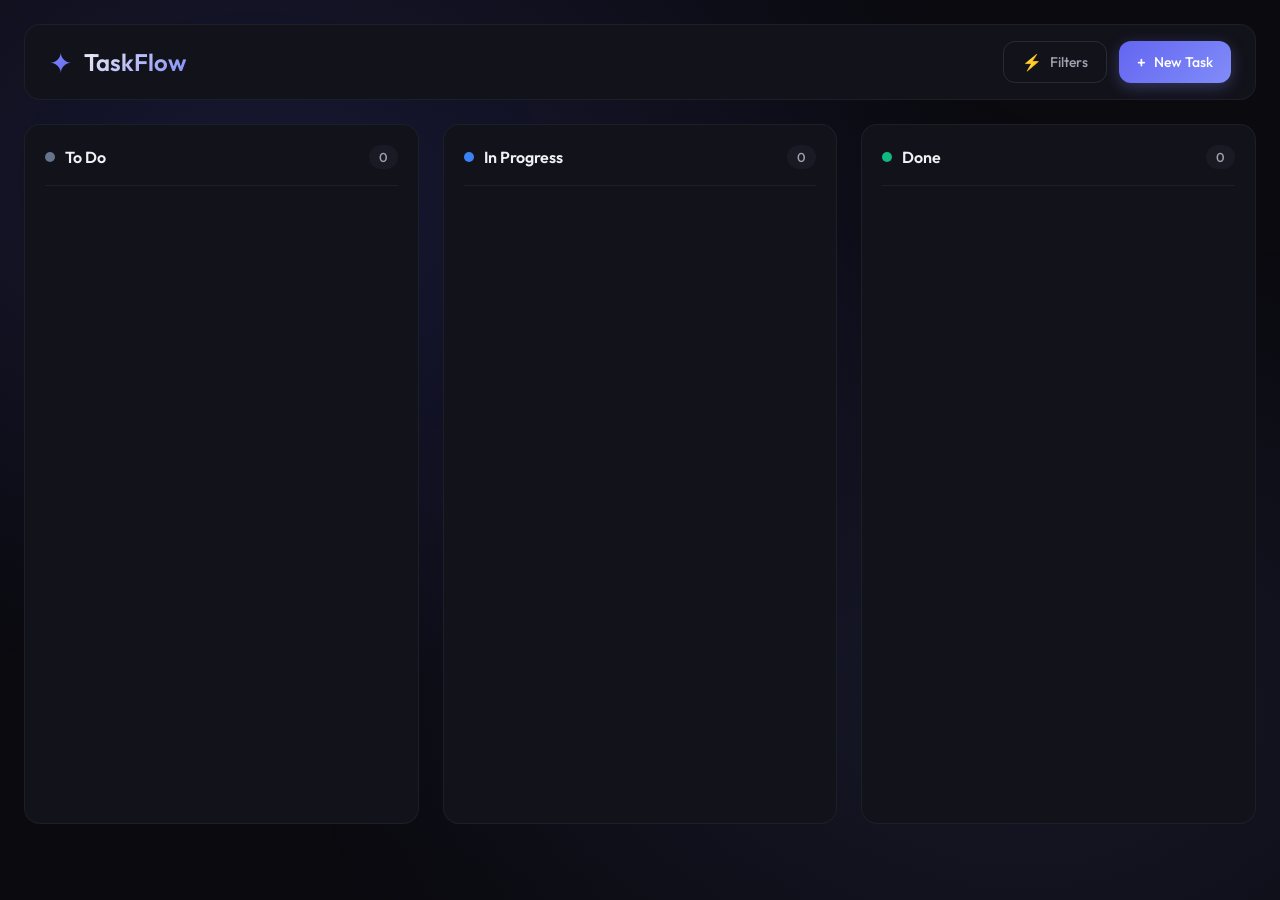
==== static/index.html @ 2148b215 "🚀 Initial commit: TaskFlow - Beautiful Task Tracker Features: - Kanban board with drag & drop - Task" ====
<!DOCTYPE html>
<html lang="en">
<head>
    <meta charset="UTF-8">
    <meta name="viewport" content="width=device-width, initial-scale=1.0">
    <title>TaskFlow - Beautiful Task Tracker</title>
    <link rel="preconnect" href="https://fonts.googleapis.com">
    <link rel="preconnect" href="https://fonts.gstatic.com" crossorigin>
    <link href="https://fonts.googleapis.com/css2?family=Outfit:wght@300;400;500;600;700&display=swap" rel="stylesheet">
    <link rel="stylesheet" href="/static/styles.css">
</head>
<body>
    <div class="app">
        <!-- Header -->
        <header class="header">
            <div class="logo">
                <div class="logo-icon">✦</div>
                <h1>TaskFlow</h1>
            </div>
            <div class="header-actions">
                <button class="btn btn-ghost" id="filterBtn">
                    <span class="icon">⚡</span>
                    Filters
                </button>
                <button class="btn btn-primary" id="addTaskBtn">
                    <span class="icon">+</span>
                    New Task
                </button>
            </div>
        </header>

        <!-- Filters Panel -->
        <div class="filters-panel" id="filtersPanel">
            <div class="filter-group">
                <label>Project</label>
                <select id="projectFilter">
                    <option value="">All Projects</option>
                </select>
            </div>
            <div class="filter-group">
                <label>Priority</label>
                <select id="priorityFilter">
                    <option value="">All Priorities</option>
                    <option value="high">🔴 High</option>
                    <option value="medium">🟡 Medium</option>
                    <option value="low">🟢 Low</option>
                </select>
            </div>
            <button class="btn btn-ghost" id="manageProjectsBtn">
                <span class="icon">📁</span>
                Manage Projects
            </button>
        </div>

        <!-- Kanban Board -->
        <main class="board">
            <div class="column" data-status="todo">
                <div class="column-header">
                    <div class="column-title">
                        <span class="status-dot todo"></span>
                        To Do
                    </div>
                    <span class="task-count" id="todoCount">0</span>
                </div>
                <div class="tasks-container" id="todoTasks"></div>
            </div>

            <div class="column" data-status="in_progress">
                <div class="column-header">
                    <div class="column-title">
                        <span class="status-dot in-progress"></span>
                        In Progress
                    </div>
                    <span class="task-count" id="inProgressCount">0</span>
                </div>
                <div class="tasks-container" id="inProgressTasks"></div>
            </div>

            <div class="column" data-status="done">
                <div class="column-header">
                    <div class="column-title">
                        <span class="status-dot done"></span>
                        Done
                    </div>
                    <span class="task-count" id="doneCount">0</span>
                </div>
                <div class="tasks-container" id="doneTasks"></div>
            </div>
        </main>

        <!-- Add Task Modal -->
        <div class="modal-overlay" id="taskModal">
            <div class="modal">
                <div class="modal-header">
                    <h2 id="modalTitle">New Task</h2>
                    <button class="close-btn" id="closeTaskModal">×</button>
                </div>
                <form id="taskForm">
                    <input type="hidden" id="taskId">
                    <div class="form-group">
                        <label for="taskTitle">Title</label>
                        <input type="text" id="taskTitle" placeholder="What needs to be done?" required>
                    </div>
                    <div class="form-group">
                        <label for="taskDescription">Description</label>
                        <textarea id="taskDescription" placeholder="Add more details..." rows="3"></textarea>
                    </div>
                    <div class="form-row">
                        <div class="form-group">
                            <label for="taskPriority">Priority</label>
                            <select id="taskPriority">
                                <option value="low">🟢 Low</option>
                                <option value="medium" selected>🟡 Medium</option>
                                <option value="high">🔴 High</option>
                            </select>
                        </div>
                        <div class="form-group">
                            <label for="taskProject">Project</label>
                            <select id="taskProject">
                                <option value="">No Project</option>
                            </select>
                        </div>
                    </div>
                    <div class="form-group" id="statusGroup" style="display: none;">
                        <label for="taskStatus">Status</label>
                        <select id="taskStatus">
                            <option value="todo">To Do</option>
                            <option value="in_progress">In Progress</option>
                            <option value="done">Done</option>
                        </select>
                    </div>
                    <div class="modal-actions">
                        <button type="button" class="btn btn-ghost" id="cancelTask">Cancel</button>
                        <button type="submit" class="btn btn-primary">Save Task</button>
                    </div>
                </form>
            </div>
        </div>

        <!-- Projects Modal -->
        <div class="modal-overlay" id="projectsModal">
            <div class="modal">
                <div class="modal-header">
                    <h2>Manage Projects</h2>
                    <button class="close-btn" id="closeProjectsModal">×</button>
                </div>
                <div class="projects-list" id="projectsList"></div>
                <form id="projectForm" class="new-project-form">
                    <input type="text" id="projectName" placeholder="New project name..." required>
                    <input type="color" id="projectColor" value="#6366f1">
                    <button type="submit" class="btn btn-primary">Add</button>
                </form>
            </div>
        </div>
    </div>

    <script src="/static/app.js"></script>
</body>
</html>
---- static/styles.css ----
/* ==================== CSS Variables ==================== */
:root {
    --bg-primary: #0a0a0f;
    --bg-secondary: #12121a;
    --bg-tertiary: #1a1a25;
    --bg-card: #16161f;
    --bg-hover: #1e1e2a;
    
    --text-primary: #f0f0f5;
    --text-secondary: #a0a0b0;
    --text-muted: #606070;
    
    --accent-primary: #818cf8;
    --accent-secondary: #6366f1;
    --accent-glow: rgba(129, 140, 248, 0.3);
    
    --priority-high: #f43f5e;
    --priority-medium: #eab308;
    --priority-low: #22c55e;
    
    --status-todo: #64748b;
    --status-progress: #3b82f6;
    --status-done: #10b981;
    
    --border-subtle: rgba(255, 255, 255, 0.05);
    --border-light: rgba(255, 255, 255, 0.1);
    
    --shadow-sm: 0 2px 8px rgba(0, 0, 0, 0.3);
    --shadow-md: 0 4px 20px rgba(0, 0, 0, 0.4);
    --shadow-lg: 0 8px 40px rgba(0, 0, 0, 0.5);
    
    --radius-sm: 8px;
    --radius-md: 12px;
    --radius-lg: 16px;
    
    --transition-fast: 150ms ease;
    --transition-normal: 250ms ease;
    --transition-slow: 400ms cubic-bezier(0.4, 0, 0.2, 1);
}

/* ==================== Base Styles ==================== */
* {
    margin: 0;
    padding: 0;
    box-sizing: border-box;
}

body {
    font-family: 'Outfit', -apple-system, BlinkMacSystemFont, sans-serif;
    background: var(--bg-primary);
    color: var(--text-primary);
    min-height: 100vh;
    overflow-x: hidden;
}

/* Background gradient effect */
body::before {
    content: '';
    position: fixed;
    top: 0;
    left: 0;
    width: 100%;
    height: 100%;
    background: 
        radial-gradient(ellipse at 20% 20%, rgba(99, 102, 241, 0.15) 0%, transparent 50%),
        radial-gradient(ellipse at 80% 80%, rgba(129, 140, 248, 0.1) 0%, transparent 50%),
        radial-gradient(ellipse at 50% 50%, rgba(67, 56, 202, 0.05) 0%, transparent 70%);
    pointer-events: none;
    z-index: -1;
}

.app {
    max-width: 1600px;
    margin: 0 auto;
    padding: 24px;
}

/* ==================== Header ==================== */
.header {
    display: flex;
    justify-content: space-between;
    align-items: center;
    margin-bottom: 24px;
    padding: 16px 24px;
    background: var(--bg-secondary);
    border-radius: var(--radius-lg);
    border: 1px solid var(--border-subtle);
    animation: slideDown 0.5s var(--transition-slow);
}

@keyframes slideDown {
    from {
        opacity: 0;
        transform: translateY(-20px);
    }
    to {
        opacity: 1;
        transform: translateY(0);
    }
}

.logo {
    display: flex;
    align-items: center;
    gap: 12px;
}

.logo-icon {
    font-size: 28px;
    background: linear-gradient(135deg, var(--accent-primary), var(--accent-secondary));
    -webkit-background-clip: text;
    -webkit-text-fill-color: transparent;
    animation: pulse 2s ease-in-out infinite;
}

@keyframes pulse {
    0%, 100% { transform: scale(1); }
    50% { transform: scale(1.1); }
}

.logo h1 {
    font-size: 24px;
    font-weight: 600;
    background: linear-gradient(135deg, var(--text-primary), var(--accent-primary));
    -webkit-background-clip: text;
    -webkit-text-fill-color: transparent;
}

.header-actions {
    display: flex;
    gap: 12px;
}

/* ==================== Buttons ==================== */
.btn {
    display: inline-flex;
    align-items: center;
    gap: 8px;
    padding: 10px 18px;
    border: none;
    border-radius: var(--radius-md);
    font-family: inherit;
    font-size: 14px;
    font-weight: 500;
    cursor: pointer;
    transition: all var(--transition-fast);
}

.btn .icon {
    font-size: 16px;
}

.btn-primary {
    background: linear-gradient(135deg, var(--accent-secondary), var(--accent-primary));
    color: white;
    box-shadow: 0 4px 15px var(--accent-glow);
}

.btn-primary:hover {
    transform: translateY(-2px);
    box-shadow: 0 6px 25px var(--accent-glow);
}

.btn-ghost {
    background: transparent;
    color: var(--text-secondary);
    border: 1px solid var(--border-light);
}

.btn-ghost:hover {
    background: var(--bg-tertiary);
    color: var(--text-primary);
    border-color: var(--accent-primary);
}

.btn-danger {
    background: var(--priority-high);
    color: white;
}

.btn-danger:hover {
    background: #e11d48;
}

/* ==================== Filters Panel ==================== */
.filters-panel {
    display: none;
    gap: 16px;
    align-items: center;
    padding: 16px 24px;
    margin-bottom: 24px;
    background: var(--bg-secondary);
    border-radius: var(--radius-md);
    border: 1px solid var(--border-subtle);
    animation: fadeIn 0.3s ease;
}

.filters-panel.active {
    display: flex;
}

@keyframes fadeIn {
    from { opacity: 0; }
    to { opacity: 1; }
}

.filter-group {
    display: flex;
    flex-direction: column;
    gap: 4px;
}

.filter-group label {
    font-size: 12px;
    color: var(--text-muted);
    text-transform: uppercase;
    letter-spacing: 0.5px;
}

.filter-group select {
    padding: 8px 12px;
    background: var(--bg-tertiary);
    border: 1px solid var(--border-light);
    border-radius: var(--radius-sm);
    color: var(--text-primary);
    font-family: inherit;
    font-size: 14px;
    cursor: pointer;
}

.filter-group select:focus {
    outline: none;
    border-color: var(--accent-primary);
}

/* ==================== Kanban Board ==================== */
.board {
    display: grid;
    grid-template-columns: repeat(3, 1fr);
    gap: 24px;
    min-height: calc(100vh - 200px);
}

.column {
    background: var(--bg-secondary);
    border-radius: var(--radius-lg);
    border: 1px solid var(--border-subtle);
    padding: 20px;
    display: flex;
    flex-direction: column;
    animation: slideUp 0.5s var(--transition-slow);
    animation-fill-mode: both;
}

.column:nth-child(1) { animation-delay: 0.1s; }
.column:nth-child(2) { animation-delay: 0.2s; }
.column:nth-child(3) { animation-delay: 0.3s; }

@keyframes slideUp {
    from {
        opacity: 0;
        transform: translateY(30px);
    }
    to {
        opacity: 1;
        transform: translateY(0);
    }
}

.column-header {
    display: flex;
    justify-content: space-between;
    align-items: center;
    margin-bottom: 16px;
    padding-bottom: 16px;
    border-bottom: 1px solid var(--border-subtle);
}

.column-title {
    display: flex;
    align-items: center;
    gap: 10px;
    font-size: 16px;
    font-weight: 600;
}

.status-dot {
    width: 10px;
    height: 10px;
    border-radius: 50%;
}

.status-dot.todo { background: var(--status-todo); }
.status-dot.in-progress { background: var(--status-progress); }
.status-dot.done { background: var(--status-done); }

.task-count {
    background: var(--bg-tertiary);
    padding: 4px 10px;
    border-radius: 20px;
    font-size: 13px;
    font-weight: 500;
    color: var(--text-secondary);
}

.tasks-container {
    flex: 1;
    display: flex;
    flex-direction: column;
    gap: 12px;
    overflow-y: auto;
    min-height: 200px;
}

/* Drag and Drop styles */
.tasks-container.drag-over {
    background: rgba(99, 102, 241, 0.1);
    border-radius: var(--radius-md);
}

/* ==================== Task Card ==================== */
.task-card {
    background: var(--bg-card);
    border-radius: var(--radius-md);
    padding: 16px;
    border: 1px solid var(--border-subtle);
    cursor: grab;
    transition: all var(--transition-fast);
    animation: taskAppear 0.3s ease;
}

@keyframes taskAppear {
    from {
        opacity: 0;
        transform: scale(0.95);
    }
    to {
        opacity: 1;
        transform: scale(1);
    }
}

.task-card:hover {
    transform: translateY(-2px);
    border-color: var(--accent-primary);
    box-shadow: var(--shadow-md), 0 0 20px var(--accent-glow);
}

.task-card.dragging {
    opacity: 0.5;
    cursor: grabbing;
}

.task-header {
    display: flex;
    justify-content: space-between;
    align-items: flex-start;
    margin-bottom: 8px;
}

.task-title {
    font-size: 15px;
    font-weight: 500;
    color: var(--text-primary);
    flex: 1;
    word-break: break-word;
}

.task-actions {
    display: flex;
    gap: 4px;
    opacity: 0;
    transition: opacity var(--transition-fast);
}

.task-card:hover .task-actions {
    opacity: 1;
}

.task-action-btn {
    width: 28px;
    height: 28px;
    display: flex;
    align-items: center;
    justify-content: center;
    background: transparent;
    border: none;
    border-radius: var(--radius-sm);
    color: var(--text-muted);
    cursor: pointer;
    transition: all var(--transition-fast);
    font-size: 14px;
}

.task-action-btn:hover {
    background: var(--bg-tertiary);
    color: var(--text-primary);
}

.task-action-btn.delete:hover {
    background: rgba(244, 63, 94, 0.2);
    color: var(--priority-high);
}

.task-description {
    font-size: 13px;
    color: var(--text-secondary);
    margin-bottom: 12px;
    line-height: 1.5;
}

.task-meta {
    display: flex;
    justify-content: space-between;
    align-items: center;
    flex-wrap: wrap;
    gap: 8px;
}

.task-priority {
    display: flex;
    align-items: center;
    gap: 4px;
    font-size: 12px;
    padding: 4px 8px;
    border-radius: 20px;
    font-weight: 500;
}

.task-priority.high {
    background: rgba(244, 63, 94, 0.15);
    color: var(--priority-high);
}

.task-priority.medium {
    background: rgba(234, 179, 8, 0.15);
    color: var(--priority-medium);
}

.task-priority.low {
    background: rgba(34, 197, 94, 0.15);
    color: var(--priority-low);
}

.task-project {
    font-size: 12px;
    padding: 4px 10px;
    border-radius: 20px;
    font-weight: 500;
    border: 1px solid;
}

/* ==================== Modals ==================== */
.modal-overlay {
    position: fixed;
    top: 0;
    left: 0;
    width: 100%;
    height: 100%;
    background: rgba(0, 0, 0, 0.7);
    backdrop-filter: blur(4px);
    display: none;
    justify-content: center;
    align-items: center;
    z-index: 1000;
    animation: fadeIn 0.2s ease;
}

.modal-overlay.active {
    display: flex;
}

.modal {
    background: var(--bg-secondary);
    border-radius: var(--radius-lg);
    border: 1px solid var(--border-light);
    padding: 24px;
    width: 100%;
    max-width: 480px;
    max-height: 90vh;
    overflow-y: auto;
    animation: modalSlide 0.3s var(--transition-slow);
}

@keyframes modalSlide {
    from {
        opacity: 0;
        transform: scale(0.95) translateY(20px);
    }
    to {
        opacity: 1;
        transform: scale(1) translateY(0);
    }
}

.modal-header {
    display: flex;
    justify-content: space-between;
    align-items: center;
    margin-bottom: 24px;
}

.modal-header h2 {
    font-size: 20px;
    font-weight: 600;
}

.close-btn {
    width: 32px;
    height: 32px;
    display: flex;
    align-items: center;
    justify-content: center;
    background: transparent;
    border: none;
    border-radius: var(--radius-sm);
    color: var(--text-muted);
    font-size: 24px;
    cursor: pointer;
    transition: all var(--transition-fast);
}

.close-btn:hover {
    background: var(--bg-tertiary);
    color: var(--text-primary);
}

/* ==================== Forms ==================== */
.form-group {
    margin-bottom: 16px;
}

.form-group label {
    display: block;
    margin-bottom: 6px;
    font-size: 13px;
    font-weight: 500;
    color: var(--text-secondary);
}

.form-group input,
.form-group textarea,
.form-group select {
    width: 100%;
    padding: 12px 14px;
    background: var(--bg-tertiary);
    border: 1px solid var(--border-light);
    border-radius: var(--radius-md);
    color: var(--text-primary);
    font-family: inherit;
    font-size: 15px;
    transition: all var(--transition-fast);
}

.form-group input:focus,
.form-group textarea:focus,
.form-group select:focus {
    outline: none;
    border-color: var(--accent-primary);
    box-shadow: 0 0 0 3px var(--accent-glow);
}

.form-group input::placeholder,
.form-group textarea::placeholder {
    color: var(--text-muted);
}

.form-group textarea {
    resize: vertical;
    min-height: 80px;
}

.form-row {
    display: grid;
    grid-template-columns: 1fr 1fr;
    gap: 16px;
}

.modal-actions {
    display: flex;
    justify-content: flex-end;
    gap: 12px;
    margin-top: 24px;
}

/* ==================== Projects List ==================== */
.projects-list {
    margin-bottom: 20px;
    max-height: 300px;
    overflow-y: auto;
}

.project-item {
    display: flex;
    align-items: center;
    justify-content: space-between;
    padding: 12px;
    background: var(--bg-tertiary);
    border-radius: var(--radius-md);
    margin-bottom: 8px;
}

.project-info {
    display: flex;
    align-items: center;
    gap: 10px;
}

.project-color {
    width: 16px;
    height: 16px;
    border-radius: 50%;
}

.project-name {
    font-weight: 500;
}

.new-project-form {
    display: flex;
    gap: 12px;
}

.new-project-form input[type="text"] {
    flex: 1;
    padding: 10px 14px;
    background: var(--bg-tertiary);
    border: 1px solid var(--border-light);
    border-radius: var(--radius-md);
    color: var(--text-primary);
    font-family: inherit;
}

.new-project-form input[type="color"] {
    width: 44px;
    height: 44px;
    padding: 0;
    border: none;
    border-radius: var(--radius-md);
    cursor: pointer;
    background: transparent;
}

/* ==================== Empty State ==================== */
.empty-state {
    display: flex;
    flex-direction: column;
    align-items: center;
    justify-content: center;
    padding: 40px 20px;
    color: var(--text-muted);
    text-align: center;
}

.empty-state-icon {
    font-size: 48px;
    margin-bottom: 16px;
    opacity: 0.5;
}

.empty-state-text {
    font-size: 14px;
}

/* ==================== Responsive ==================== */
@media (max-width: 1024px) {
    .board {
        grid-template-columns: 1fr;
    }
    
    .column {
        min-height: auto;
    }
    
    .tasks-container {
        min-height: 150px;
    }
}

@media (max-width: 600px) {
    .app {
        padding: 12px;
    }
    
    .header {
        flex-direction: column;
        gap: 16px;
    }
    
    .header-actions {
        width: 100%;
        justify-content: center;
    }
    
    .filters-panel {
        flex-direction: column;
        align-items: stretch;
    }
    
    .form-row {
        grid-template-columns: 1fr;
    }
    
    .modal {
        margin: 12px;
        max-height: calc(100vh - 24px);
    }
}

/* ==================== Scrollbar ==================== */
::-webkit-scrollbar {
    width: 6px;
}

::-webkit-scrollbar-track {
    background: var(--bg-tertiary);
    border-radius: 3px;
}

::-webkit-scrollbar-thumb {
    background: var(--border-light);
    border-radius: 3px;
}

::-webkit-scrollbar-thumb:hover {
    background: var(--text-muted);
}
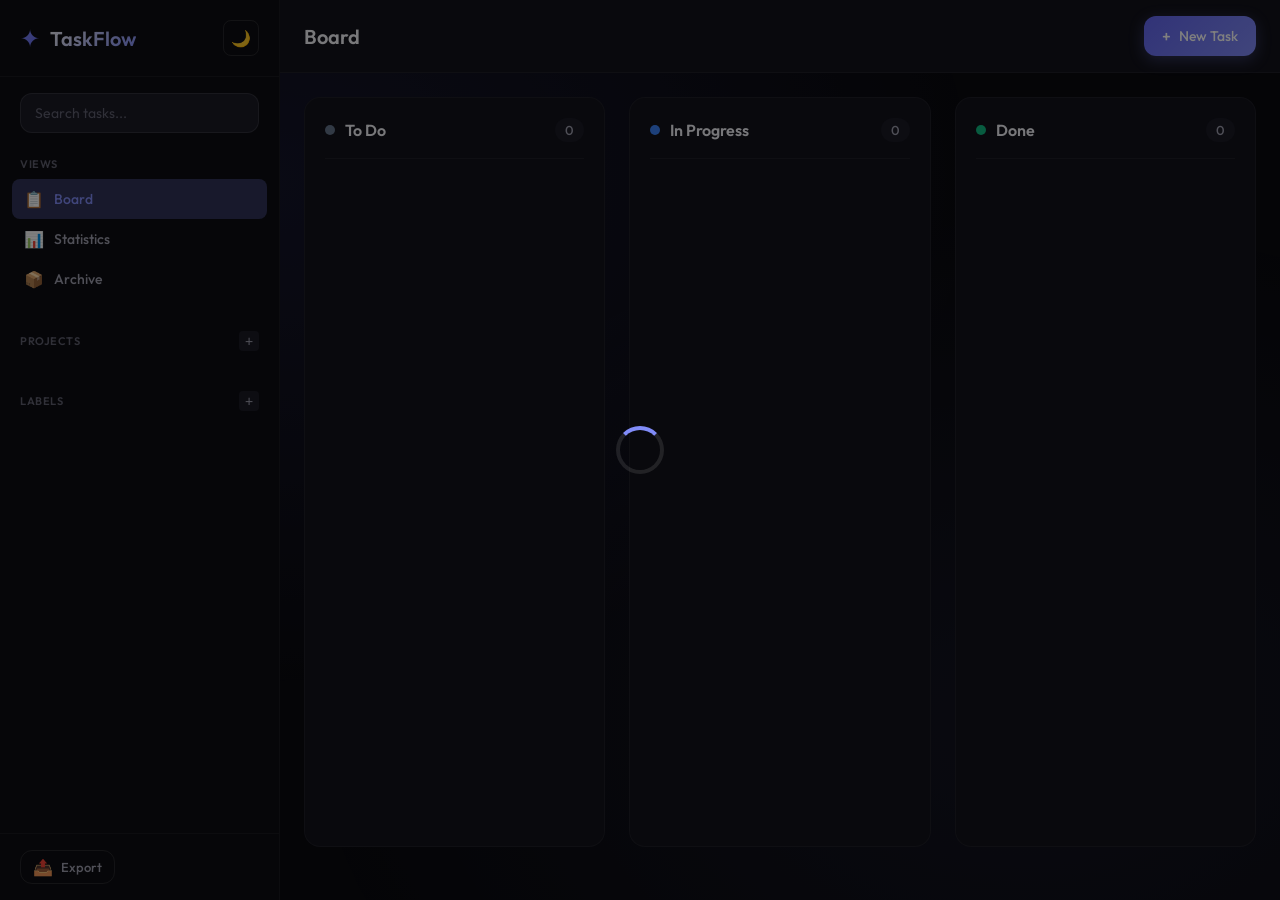
==== commit 3a70bd67: "v2.0: Production-ready TaskFlow with 10 new features and 10 UI improvements" ====
--- a/static/index.html
+++ b/static/index.html
@@ -3,125 +3,182 @@
 <head>
     <meta charset="UTF-8">
     <meta name="viewport" content="width=device-width, initial-scale=1.0">
-    <title>TaskFlow - Beautiful Task Tracker</title>
+    <title>TaskFlow - Professional Task Tracker</title>
+    <meta name="description" content="Beautiful, powerful task management for teams and individuals">
+    <meta name="theme-color" content="#6366f1">
+    <link rel="icon" href="data:image/svg+xml,<svg xmlns='http://www.w3.org/2000/svg' viewBox='0 0 100 100'><text y='.9em' font-size='90'>✦</text></svg>">
     <link rel="preconnect" href="https://fonts.googleapis.com">
     <link rel="preconnect" href="https://fonts.gstatic.com" crossorigin>
     <link href="https://fonts.googleapis.com/css2?family=Outfit:wght@300;400;500;600;700&display=swap" rel="stylesheet">
     <link rel="stylesheet" href="/static/styles.css">
 </head>
-<body>
+<body data-theme="dark">
     <div class="app">
-        <!-- Header -->
-        <header class="header">
-            <div class="logo">
-                <div class="logo-icon">✦</div>
-                <h1>TaskFlow</h1>
-            </div>
-            <div class="header-actions">
-                <button class="btn btn-ghost" id="filterBtn">
-                    <span class="icon">⚡</span>
-                    Filters
+        <!-- Sidebar -->
+        <aside class="sidebar">
+            <div class="sidebar-header">
+                <div class="logo">
+                    <div class="logo-icon">✦</div>
+                    <h1>TaskFlow</h1>
+                </div>
+                <button class="theme-toggle" id="themeToggle" title="Toggle theme">
+                    <span class="theme-icon">🌙</span>
                 </button>
-                <button class="btn btn-primary" id="addTaskBtn">
-                    <span class="icon">+</span>
-                    New Task
+            </div>
+
+            <div class="sidebar-search">
+                <input type="text" id="searchInput" placeholder="Search tasks..." class="search-input">
+            </div>
+
+            <nav class="sidebar-nav">
+                <div class="nav-section">
+                    <div class="nav-section-title">Views</div>
+                    <button class="nav-item active" data-view="board">
+                        <span class="nav-icon">📋</span>
+                        <span>Board</span>
+                    </button>
+                    <button class="nav-item" data-view="statistics">
+                        <span class="nav-icon">📊</span>
+                        <span>Statistics</span>
+                    </button>
+                    <button class="nav-item" data-view="archive">
+                        <span class="nav-icon">📦</span>
+                        <span>Archive</span>
+                    </button>
+                </div>
+
+                <div class="nav-section">
+                    <div class="nav-section-title">
+                        Projects
+                        <button class="nav-add-btn" id="addProjectBtn" title="Add project">+</button>
+                    </div>
+                    <div id="projectsList" class="projects-nav"></div>
+                </div>
+
+                <div class="nav-section">
+                    <div class="nav-section-title">
+                        Labels
+                        <button class="nav-add-btn" id="addLabelBtn" title="Add label">+</button>
+                    </div>
+                    <div id="labelsList" class="labels-nav"></div>
+                </div>
+            </nav>
+
+            <div class="sidebar-footer">
+                <button class="btn btn-ghost btn-sm" id="exportBtn">
+                    <span class="icon">📤</span>
+                    Export
                 </button>
             </div>
-        </header>
-
-        <!-- Filters Panel -->
-        <div class="filters-panel" id="filtersPanel">
-            <div class="filter-group">
-                <label>Project</label>
-                <select id="projectFilter">
-                    <option value="">All Projects</option>
-                </select>
-            </div>
-            <div class="filter-group">
-                <label>Priority</label>
-                <select id="priorityFilter">
-                    <option value="">All Priorities</option>
-                    <option value="high">🔴 High</option>
-                    <option value="medium">🟡 Medium</option>
-                    <option value="low">🟢 Low</option>
-                </select>
-            </div>
-            <button class="btn btn-ghost" id="manageProjectsBtn">
-                <span class="icon">📁</span>
-                Manage Projects
-            </button>
-        </div>
-
-        <!-- Kanban Board -->
-        <main class="board">
-            <div class="column" data-status="todo">
-                <div class="column-header">
-                    <div class="column-title">
-                        <span class="status-dot todo"></span>
-                        To Do
-                    </div>
-                    <span class="task-count" id="todoCount">0</span>
-                </div>
-                <div class="tasks-container" id="todoTasks"></div>
-            </div>
-
-            <div class="column" data-status="in_progress">
-                <div class="column-header">
-                    <div class="column-title">
-                        <span class="status-dot in-progress"></span>
-                        In Progress
-                    </div>
-                    <span class="task-count" id="inProgressCount">0</span>
-                </div>
-                <div class="tasks-container" id="inProgressTasks"></div>
-            </div>
-
-            <div class="column" data-status="done">
-                <div class="column-header">
-                    <div class="column-title">
-                        <span class="status-dot done"></span>
-                        Done
-                    </div>
-                    <span class="task-count" id="doneCount">0</span>
-                </div>
-                <div class="tasks-container" id="doneTasks"></div>
+        </aside>
+
+        <!-- Main Content -->
+        <main class="main-content">
+            <!-- Header -->
+            <header class="header">
+                <div class="header-left">
+                    <button class="mobile-menu-btn" id="mobileMenuBtn">☰</button>
+                    <h2 class="page-title" id="pageTitle">Board</h2>
+                </div>
+                <div class="header-actions">
+                    <div class="filter-chips" id="filterChips"></div>
+                    <button class="btn btn-primary" id="addTaskBtn">
+                        <span class="icon">+</span>
+                        New Task
+                    </button>
+                </div>
+            </header>
+
+            <!-- Board View -->
+            <div class="view view-board active" id="boardView">
+                <div class="board">
+                    <div class="column" data-status="todo">
+                        <div class="column-header">
+                            <div class="column-title">
+                                <span class="status-dot todo"></span>
+                                To Do
+                            </div>
+                            <span class="task-count" id="todoCount">0</span>
+                        </div>
+                        <div class="tasks-container" id="todoTasks"></div>
+                    </div>
+
+                    <div class="column" data-status="in_progress">
+                        <div class="column-header">
+                            <div class="column-title">
+                                <span class="status-dot in-progress"></span>
+                                In Progress
+                            </div>
+                            <span class="task-count" id="inProgressCount">0</span>
+                        </div>
+                        <div class="tasks-container" id="inProgressTasks"></div>
+                    </div>
+
+                    <div class="column" data-status="done">
+                        <div class="column-header">
+                            <div class="column-title">
+                                <span class="status-dot done"></span>
+                                Done
+                            </div>
+                            <span class="task-count" id="doneCount">0</span>
+                        </div>
+                        <div class="tasks-container" id="doneTasks"></div>
+                    </div>
+                </div>
+            </div>
+
+            <!-- Statistics View -->
+            <div class="view view-statistics" id="statisticsView">
+                <div class="stats-grid" id="statsGrid"></div>
+            </div>
+
+            <!-- Archive View -->
+            <div class="view view-archive" id="archiveView">
+                <div class="archive-list" id="archiveList"></div>
             </div>
         </main>
-
-        <!-- Add Task Modal -->
-        <div class="modal-overlay" id="taskModal">
-            <div class="modal">
-                <div class="modal-header">
-                    <h2 id="modalTitle">New Task</h2>
-                    <button class="close-btn" id="closeTaskModal">×</button>
-                </div>
-                <form id="taskForm">
-                    <input type="hidden" id="taskId">
+    </div>
+
+    <!-- Task Modal -->
+    <div class="modal-overlay" id="taskModal">
+        <div class="modal modal-lg">
+            <div class="modal-header">
+                <h2 id="taskModalTitle">New Task</h2>
+                <button class="close-btn" id="closeTaskModal">×</button>
+            </div>
+            <form id="taskForm">
+                <input type="hidden" id="taskId">
+                <div class="form-row">
+                    <div class="form-group flex-2">
+                        <label for="taskTitle">Title *</label>
+                        <input type="text" id="taskTitle" placeholder="What needs to be done?" required>
+                    </div>
                     <div class="form-group">
-                        <label for="taskTitle">Title</label>
-                        <input type="text" id="taskTitle" placeholder="What needs to be done?" required>
-                    </div>
+                        <label for="taskPriority">Priority</label>
+                        <select id="taskPriority">
+                            <option value="low">🟢 Low</option>
+                            <option value="medium" selected>🟡 Medium</option>
+                            <option value="high">🔴 High</option>
+                            <option value="urgent">🚨 Urgent</option>
+                        </select>
+                    </div>
+                </div>
+                <div class="form-group">
+                    <label for="taskDescription">Description</label>
+                    <textarea id="taskDescription" placeholder="Add more details..." rows="3"></textarea>
+                </div>
+                <div class="form-row">
                     <div class="form-group">
-                        <label for="taskDescription">Description</label>
-                        <textarea id="taskDescription" placeholder="Add more details..." rows="3"></textarea>
-                    </div>
-                    <div class="form-row">
-                        <div class="form-group">
-                            <label for="taskPriority">Priority</label>
-                            <select id="taskPriority">
-                                <option value="low">🟢 Low</option>
-                                <option value="medium" selected>🟡 Medium</option>
-                                <option value="high">🔴 High</option>
-                            </select>
-                        </div>
-                        <div class="form-group">
-                            <label for="taskProject">Project</label>
-                            <select id="taskProject">
-                                <option value="">No Project</option>
-                            </select>
-                        </div>
-                    </div>
-                    <div class="form-group" id="statusGroup" style="display: none;">
+                        <label for="taskProject">Project</label>
+                        <select id="taskProject">
+                            <option value="">No Project</option>
+                        </select>
+                    </div>
+                    <div class="form-group">
+                        <label for="taskDueDate">Due Date</label>
+                        <input type="datetime-local" id="taskDueDate">
+                    </div>
+                    <div class="form-group" id="taskStatusGroup" style="display: none;">
                         <label for="taskStatus">Status</label>
                         <select id="taskStatus">
                             <option value="todo">To Do</option>
@@ -129,32 +186,110 @@
                             <option value="done">Done</option>
                         </select>
                     </div>
-                    <div class="modal-actions">
-                        <button type="button" class="btn btn-ghost" id="cancelTask">Cancel</button>
-                        <button type="submit" class="btn btn-primary">Save Task</button>
-                    </div>
-                </form>
-            </div>
-        </div>
-
-        <!-- Projects Modal -->
-        <div class="modal-overlay" id="projectsModal">
-            <div class="modal">
-                <div class="modal-header">
-                    <h2>Manage Projects</h2>
-                    <button class="close-btn" id="closeProjectsModal">×</button>
-                </div>
-                <div class="projects-list" id="projectsList"></div>
-                <form id="projectForm" class="new-project-form">
-                    <input type="text" id="projectName" placeholder="New project name..." required>
-                    <input type="color" id="projectColor" value="#6366f1">
-                    <button type="submit" class="btn btn-primary">Add</button>
-                </form>
-            </div>
-        </div>
+                </div>
+                <div class="form-group">
+                    <label>Labels</label>
+                    <div class="labels-picker" id="labelsPicker"></div>
+                </div>
+                
+                <!-- Subtasks Section (only in edit mode) -->
+                <div class="form-group" id="subtasksSection" style="display: none;">
+                    <label>Subtasks</label>
+                    <div class="subtasks-list" id="subtasksList"></div>
+                    <div class="add-subtask">
+                        <input type="text" id="newSubtaskInput" placeholder="Add a subtask...">
+                        <button type="button" class="btn btn-ghost btn-sm" id="addSubtaskBtn">Add</button>
+                    </div>
+                </div>
+
+                <!-- Comments Section (only in edit mode) -->
+                <div class="form-group" id="commentsSection" style="display: none;">
+                    <label>Comments</label>
+                    <div class="comments-list" id="commentsList"></div>
+                    <div class="add-comment">
+                        <textarea id="newCommentInput" placeholder="Write a comment..." rows="2"></textarea>
+                        <button type="button" class="btn btn-ghost btn-sm" id="addCommentBtn">Comment</button>
+                    </div>
+                </div>
+
+                <div class="modal-actions">
+                    <button type="button" class="btn btn-ghost" id="cancelTask">Cancel</button>
+                    <button type="submit" class="btn btn-primary">Save Task</button>
+                </div>
+            </form>
+        </div>
+    </div>
+
+    <!-- Project Modal -->
+    <div class="modal-overlay" id="projectModal">
+        <div class="modal">
+            <div class="modal-header">
+                <h2>Add Project</h2>
+                <button class="close-btn" id="closeProjectModal">×</button>
+            </div>
+            <form id="projectForm">
+                <div class="form-group">
+                    <label for="projectName">Name</label>
+                    <input type="text" id="projectName" placeholder="Project name..." required>
+                </div>
+                <div class="form-group">
+                    <label for="projectColor">Color</label>
+                    <input type="color" id="projectColor" value="#6366f1" class="color-input">
+                </div>
+                <div class="modal-actions">
+                    <button type="button" class="btn btn-ghost" id="cancelProject">Cancel</button>
+                    <button type="submit" class="btn btn-primary">Create Project</button>
+                </div>
+            </form>
+        </div>
+    </div>
+
+    <!-- Label Modal -->
+    <div class="modal-overlay" id="labelModal">
+        <div class="modal">
+            <div class="modal-header">
+                <h2>Add Label</h2>
+                <button class="close-btn" id="closeLabelModal">×</button>
+            </div>
+            <form id="labelForm">
+                <div class="form-group">
+                    <label for="labelName">Name</label>
+                    <input type="text" id="labelName" placeholder="Label name..." required>
+                </div>
+                <div class="form-group">
+                    <label for="labelColor">Color</label>
+                    <input type="color" id="labelColor" value="#22c55e" class="color-input">
+                </div>
+                <div class="modal-actions">
+                    <button type="button" class="btn btn-ghost" id="cancelLabel">Cancel</button>
+                    <button type="submit" class="btn btn-primary">Create Label</button>
+                </div>
+            </form>
+        </div>
+    </div>
+
+    <!-- Confirm Modal -->
+    <div class="modal-overlay" id="confirmModal">
+        <div class="modal modal-sm">
+            <div class="modal-header">
+                <h2 id="confirmTitle">Confirm</h2>
+            </div>
+            <p id="confirmMessage">Are you sure?</p>
+            <div class="modal-actions">
+                <button class="btn btn-ghost" id="confirmCancel">Cancel</button>
+                <button class="btn btn-danger" id="confirmOk">Delete</button>
+            </div>
+        </div>
+    </div>
+
+    <!-- Toast Container -->
+    <div class="toast-container" id="toastContainer"></div>
+
+    <!-- Loading Overlay -->
+    <div class="loading-overlay" id="loadingOverlay">
+        <div class="loading-spinner"></div>
     </div>
 
     <script src="/static/app.js"></script>
 </body>
 </html>
-
--- a/static/styles.css
+++ b/static/styles.css
@@ -1,10 +1,12 @@
 /* ==================== CSS Variables ==================== */
 :root {
+    /* Dark theme (default) */
     --bg-primary: #0a0a0f;
     --bg-secondary: #12121a;
     --bg-tertiary: #1a1a25;
     --bg-card: #16161f;
     --bg-hover: #1e1e2a;
+    --bg-sidebar: #0d0d12;
     
     --text-primary: #f0f0f5;
     --text-secondary: #a0a0b0;
@@ -14,6 +16,7 @@
     --accent-secondary: #6366f1;
     --accent-glow: rgba(129, 140, 248, 0.3);
     
+    --priority-urgent: #dc2626;
     --priority-high: #f43f5e;
     --priority-medium: #eab308;
     --priority-low: #22c55e;
@@ -33,9 +36,32 @@
     --radius-md: 12px;
     --radius-lg: 16px;
     
+    --sidebar-width: 280px;
+    
     --transition-fast: 150ms ease;
     --transition-normal: 250ms ease;
     --transition-slow: 400ms cubic-bezier(0.4, 0, 0.2, 1);
+}
+
+/* Light theme */
+[data-theme="light"] {
+    --bg-primary: #f8fafc;
+    --bg-secondary: #ffffff;
+    --bg-tertiary: #f1f5f9;
+    --bg-card: #ffffff;
+    --bg-hover: #e2e8f0;
+    --bg-sidebar: #f8fafc;
+    
+    --text-primary: #1e293b;
+    --text-secondary: #64748b;
+    --text-muted: #94a3b8;
+    
+    --border-subtle: rgba(0, 0, 0, 0.05);
+    --border-light: rgba(0, 0, 0, 0.1);
+    
+    --shadow-sm: 0 2px 8px rgba(0, 0, 0, 0.08);
+    --shadow-md: 0 4px 20px rgba(0, 0, 0, 0.1);
+    --shadow-lg: 0 8px 40px rgba(0, 0, 0, 0.15);
 }
 
 /* ==================== Base Styles ==================== */
@@ -51,9 +77,10 @@
     color: var(--text-primary);
     min-height: 100vh;
     overflow-x: hidden;
-}
-
-/* Background gradient effect */
+    transition: background var(--transition-normal), color var(--transition-normal);
+}
+
+/* Background effect */
 body::before {
     content: '';
     position: fixed;
@@ -62,51 +89,54 @@
     width: 100%;
     height: 100%;
     background: 
-        radial-gradient(ellipse at 20% 20%, rgba(99, 102, 241, 0.15) 0%, transparent 50%),
-        radial-gradient(ellipse at 80% 80%, rgba(129, 140, 248, 0.1) 0%, transparent 50%),
-        radial-gradient(ellipse at 50% 50%, rgba(67, 56, 202, 0.05) 0%, transparent 70%);
+        radial-gradient(ellipse at 20% 20%, rgba(99, 102, 241, 0.12) 0%, transparent 50%),
+        radial-gradient(ellipse at 80% 80%, rgba(129, 140, 248, 0.08) 0%, transparent 50%);
     pointer-events: none;
     z-index: -1;
 }
 
+[data-theme="light"] body::before {
+    background: 
+        radial-gradient(ellipse at 20% 20%, rgba(99, 102, 241, 0.06) 0%, transparent 50%),
+        radial-gradient(ellipse at 80% 80%, rgba(129, 140, 248, 0.04) 0%, transparent 50%);
+}
+
 .app {
-    max-width: 1600px;
-    margin: 0 auto;
-    padding: 24px;
-}
-
-/* ==================== Header ==================== */
-.header {
+    display: flex;
+    min-height: 100vh;
+}
+
+/* ==================== Sidebar ==================== */
+.sidebar {
+    width: var(--sidebar-width);
+    background: var(--bg-sidebar);
+    border-right: 1px solid var(--border-subtle);
+    display: flex;
+    flex-direction: column;
+    position: fixed;
+    left: 0;
+    top: 0;
+    bottom: 0;
+    z-index: 100;
+    transition: transform var(--transition-normal);
+}
+
+.sidebar-header {
     display: flex;
     justify-content: space-between;
     align-items: center;
-    margin-bottom: 24px;
-    padding: 16px 24px;
-    background: var(--bg-secondary);
-    border-radius: var(--radius-lg);
-    border: 1px solid var(--border-subtle);
-    animation: slideDown 0.5s var(--transition-slow);
-}
-
-@keyframes slideDown {
-    from {
-        opacity: 0;
-        transform: translateY(-20px);
-    }
-    to {
-        opacity: 1;
-        transform: translateY(0);
-    }
+    padding: 20px;
+    border-bottom: 1px solid var(--border-subtle);
 }
 
 .logo {
     display: flex;
     align-items: center;
-    gap: 12px;
+    gap: 10px;
 }
 
 .logo-icon {
-    font-size: 28px;
+    font-size: 24px;
     background: linear-gradient(135deg, var(--accent-primary), var(--accent-secondary));
     -webkit-background-clip: text;
     -webkit-text-fill-color: transparent;
@@ -119,16 +149,264 @@
 }
 
 .logo h1 {
-    font-size: 24px;
+    font-size: 20px;
     font-weight: 600;
     background: linear-gradient(135deg, var(--text-primary), var(--accent-primary));
     -webkit-background-clip: text;
     -webkit-text-fill-color: transparent;
 }
 
+.theme-toggle {
+    width: 36px;
+    height: 36px;
+    border-radius: var(--radius-sm);
+    border: 1px solid var(--border-light);
+    background: transparent;
+    cursor: pointer;
+    display: flex;
+    align-items: center;
+    justify-content: center;
+    font-size: 16px;
+    transition: all var(--transition-fast);
+}
+
+.theme-toggle:hover {
+    background: var(--bg-hover);
+}
+
+.sidebar-search {
+    padding: 16px 20px;
+}
+
+.search-input {
+    width: 100%;
+    padding: 10px 14px;
+    background: var(--bg-tertiary);
+    border: 1px solid var(--border-light);
+    border-radius: var(--radius-md);
+    color: var(--text-primary);
+    font-family: inherit;
+    font-size: 14px;
+    transition: all var(--transition-fast);
+}
+
+.search-input:focus {
+    outline: none;
+    border-color: var(--accent-primary);
+    box-shadow: 0 0 0 3px var(--accent-glow);
+}
+
+.search-input::placeholder {
+    color: var(--text-muted);
+}
+
+.sidebar-nav {
+    flex: 1;
+    overflow-y: auto;
+    padding: 0 12px;
+}
+
+.nav-section {
+    margin-bottom: 24px;
+}
+
+.nav-section-title {
+    display: flex;
+    justify-content: space-between;
+    align-items: center;
+    padding: 8px;
+    font-size: 11px;
+    font-weight: 600;
+    text-transform: uppercase;
+    letter-spacing: 0.5px;
+    color: var(--text-muted);
+}
+
+.nav-add-btn {
+    width: 20px;
+    height: 20px;
+    border-radius: 4px;
+    border: none;
+    background: var(--bg-tertiary);
+    color: var(--text-secondary);
+    font-size: 14px;
+    cursor: pointer;
+    display: flex;
+    align-items: center;
+    justify-content: center;
+    transition: all var(--transition-fast);
+}
+
+.nav-add-btn:hover {
+    background: var(--accent-primary);
+    color: white;
+}
+
+.nav-item {
+    display: flex;
+    align-items: center;
+    gap: 10px;
+    width: 100%;
+    padding: 10px 12px;
+    border: none;
+    border-radius: var(--radius-sm);
+    background: transparent;
+    color: var(--text-secondary);
+    font-family: inherit;
+    font-size: 14px;
+    font-weight: 500;
+    cursor: pointer;
+    transition: all var(--transition-fast);
+    text-align: left;
+}
+
+.nav-item:hover {
+    background: var(--bg-hover);
+    color: var(--text-primary);
+}
+
+.nav-item.active {
+    background: var(--accent-glow);
+    color: var(--accent-primary);
+}
+
+.nav-icon {
+    font-size: 16px;
+}
+
+.project-nav-item, .label-nav-item {
+    display: flex;
+    align-items: center;
+    justify-content: space-between;
+    padding: 8px 12px;
+    border-radius: var(--radius-sm);
+    cursor: pointer;
+    transition: all var(--transition-fast);
+}
+
+.project-nav-item:hover, .label-nav-item:hover {
+    background: var(--bg-hover);
+}
+
+.project-nav-item .project-info, .label-nav-item .label-info {
+    display: flex;
+    align-items: center;
+    gap: 8px;
+}
+
+.project-dot, .label-dot {
+    width: 10px;
+    height: 10px;
+    border-radius: 50%;
+}
+
+.project-name, .label-name {
+    font-size: 13px;
+    color: var(--text-secondary);
+}
+
+.delete-btn-small {
+    width: 20px;
+    height: 20px;
+    border-radius: 4px;
+    border: none;
+    background: transparent;
+    color: var(--text-muted);
+    font-size: 12px;
+    cursor: pointer;
+    opacity: 0;
+    transition: all var(--transition-fast);
+}
+
+.project-nav-item:hover .delete-btn-small,
+.label-nav-item:hover .delete-btn-small {
+    opacity: 1;
+}
+
+.delete-btn-small:hover {
+    background: rgba(244, 63, 94, 0.2);
+    color: var(--priority-high);
+}
+
+.sidebar-footer {
+    padding: 16px 20px;
+    border-top: 1px solid var(--border-subtle);
+}
+
+/* ==================== Main Content ==================== */
+.main-content {
+    flex: 1;
+    margin-left: var(--sidebar-width);
+    display: flex;
+    flex-direction: column;
+}
+
+.header {
+    display: flex;
+    justify-content: space-between;
+    align-items: center;
+    padding: 16px 24px;
+    background: var(--bg-secondary);
+    border-bottom: 1px solid var(--border-subtle);
+    position: sticky;
+    top: 0;
+    z-index: 50;
+}
+
+.header-left {
+    display: flex;
+    align-items: center;
+    gap: 16px;
+}
+
+.mobile-menu-btn {
+    display: none;
+    width: 40px;
+    height: 40px;
+    border-radius: var(--radius-sm);
+    border: none;
+    background: transparent;
+    color: var(--text-primary);
+    font-size: 20px;
+    cursor: pointer;
+}
+
+.page-title {
+    font-size: 20px;
+    font-weight: 600;
+}
+
 .header-actions {
     display: flex;
+    align-items: center;
     gap: 12px;
+}
+
+.filter-chips {
+    display: flex;
+    gap: 8px;
+}
+
+.filter-chip {
+    display: inline-flex;
+    align-items: center;
+    gap: 6px;
+    padding: 6px 12px;
+    background: var(--bg-tertiary);
+    border-radius: 20px;
+    font-size: 12px;
+    color: var(--text-secondary);
+}
+
+.filter-chip .remove-chip {
+    width: 16px;
+    height: 16px;
+    border-radius: 50%;
+    border: none;
+    background: var(--bg-hover);
+    color: var(--text-muted);
+    font-size: 10px;
+    cursor: pointer;
 }
 
 /* ==================== Buttons ==================== */
@@ -150,6 +428,11 @@
     font-size: 16px;
 }
 
+.btn-sm {
+    padding: 6px 12px;
+    font-size: 13px;
+}
+
 .btn-primary {
     background: linear-gradient(135deg, var(--accent-secondary), var(--accent-primary));
     color: white;
@@ -182,55 +465,16 @@
     background: #e11d48;
 }
 
-/* ==================== Filters Panel ==================== */
-.filters-panel {
+/* ==================== Views ==================== */
+.view {
     display: none;
-    gap: 16px;
-    align-items: center;
-    padding: 16px 24px;
-    margin-bottom: 24px;
-    background: var(--bg-secondary);
-    border-radius: var(--radius-md);
-    border: 1px solid var(--border-subtle);
-    animation: fadeIn 0.3s ease;
-}
-
-.filters-panel.active {
-    display: flex;
-}
-
-@keyframes fadeIn {
-    from { opacity: 0; }
-    to { opacity: 1; }
-}
-
-.filter-group {
-    display: flex;
-    flex-direction: column;
-    gap: 4px;
-}
-
-.filter-group label {
-    font-size: 12px;
-    color: var(--text-muted);
-    text-transform: uppercase;
-    letter-spacing: 0.5px;
-}
-
-.filter-group select {
-    padding: 8px 12px;
-    background: var(--bg-tertiary);
-    border: 1px solid var(--border-light);
-    border-radius: var(--radius-sm);
-    color: var(--text-primary);
-    font-family: inherit;
-    font-size: 14px;
-    cursor: pointer;
-}
-
-.filter-group select:focus {
-    outline: none;
-    border-color: var(--accent-primary);
+    flex: 1;
+    padding: 24px;
+    overflow-y: auto;
+}
+
+.view.active {
+    display: block;
 }
 
 /* ==================== Kanban Board ==================== */
@@ -238,7 +482,7 @@
     display: grid;
     grid-template-columns: repeat(3, 1fr);
     gap: 24px;
-    min-height: calc(100vh - 200px);
+    min-height: calc(100vh - 150px);
 }
 
 .column {
@@ -257,14 +501,8 @@
 .column:nth-child(3) { animation-delay: 0.3s; }
 
 @keyframes slideUp {
-    from {
-        opacity: 0;
-        transform: translateY(30px);
-    }
-    to {
-        opacity: 1;
-        transform: translateY(0);
-    }
+    from { opacity: 0; transform: translateY(30px); }
+    to { opacity: 1; transform: translateY(0); }
 }
 
 .column-header {
@@ -312,7 +550,6 @@
     min-height: 200px;
 }
 
-/* Drag and Drop styles */
 .tasks-container.drag-over {
     background: rgba(99, 102, 241, 0.1);
     border-radius: var(--radius-md);
@@ -330,14 +567,8 @@
 }
 
 @keyframes taskAppear {
-    from {
-        opacity: 0;
-        transform: scale(0.95);
-    }
-    to {
-        opacity: 1;
-        transform: scale(1);
-    }
+    from { opacity: 0; transform: scale(0.95); }
+    to { opacity: 1; transform: scale(1); }
 }
 
 .task-card:hover {
@@ -349,6 +580,10 @@
 .task-card.dragging {
     opacity: 0.5;
     cursor: grabbing;
+}
+
+.task-card.overdue {
+    border-color: var(--priority-high);
 }
 
 .task-header {
@@ -364,6 +599,11 @@
     color: var(--text-primary);
     flex: 1;
     word-break: break-word;
+    cursor: pointer;
+}
+
+.task-title:hover {
+    color: var(--accent-primary);
 }
 
 .task-actions {
@@ -407,6 +647,24 @@
     color: var(--text-secondary);
     margin-bottom: 12px;
     line-height: 1.5;
+    display: -webkit-box;
+    -webkit-line-clamp: 2;
+    -webkit-box-orient: vertical;
+    overflow: hidden;
+}
+
+.task-labels {
+    display: flex;
+    flex-wrap: wrap;
+    gap: 4px;
+    margin-bottom: 8px;
+}
+
+.task-label {
+    padding: 2px 8px;
+    border-radius: 10px;
+    font-size: 11px;
+    font-weight: 500;
 }
 
 .task-meta {
@@ -414,6 +672,12 @@
     justify-content: space-between;
     align-items: center;
     flex-wrap: wrap;
+    gap: 8px;
+}
+
+.task-meta-left {
+    display: flex;
+    align-items: center;
     gap: 8px;
 }
 
@@ -427,6 +691,11 @@
     font-weight: 500;
 }
 
+.task-priority.urgent {
+    background: rgba(220, 38, 38, 0.15);
+    color: var(--priority-urgent);
+}
+
 .task-priority.high {
     background: rgba(244, 63, 94, 0.15);
     color: var(--priority-high);
@@ -440,6 +709,30 @@
 .task-priority.low {
     background: rgba(34, 197, 94, 0.15);
     color: var(--priority-low);
+}
+
+.task-due {
+    font-size: 11px;
+    color: var(--text-muted);
+    display: flex;
+    align-items: center;
+    gap: 4px;
+}
+
+.task-due.overdue {
+    color: var(--priority-high);
+}
+
+.task-due.today {
+    color: var(--priority-medium);
+}
+
+.task-subtasks {
+    font-size: 11px;
+    color: var(--text-muted);
+    display: flex;
+    align-items: center;
+    gap: 4px;
 }
 
 .task-project {
@@ -448,6 +741,128 @@
     border-radius: 20px;
     font-weight: 500;
     border: 1px solid;
+}
+
+/* ==================== Statistics View ==================== */
+.stats-grid {
+    display: grid;
+    grid-template-columns: repeat(auto-fit, minmax(280px, 1fr));
+    gap: 20px;
+}
+
+.stat-card {
+    background: var(--bg-secondary);
+    border-radius: var(--radius-lg);
+    border: 1px solid var(--border-subtle);
+    padding: 24px;
+    animation: slideUp 0.4s ease;
+}
+
+.stat-card-header {
+    display: flex;
+    justify-content: space-between;
+    align-items: center;
+    margin-bottom: 16px;
+}
+
+.stat-card-title {
+    font-size: 14px;
+    font-weight: 500;
+    color: var(--text-secondary);
+}
+
+.stat-card-icon {
+    font-size: 24px;
+}
+
+.stat-card-value {
+    font-size: 36px;
+    font-weight: 700;
+    background: linear-gradient(135deg, var(--text-primary), var(--accent-primary));
+    -webkit-background-clip: text;
+    -webkit-text-fill-color: transparent;
+}
+
+.stat-card-subtitle {
+    font-size: 13px;
+    color: var(--text-muted);
+    margin-top: 4px;
+}
+
+.stat-bar {
+    height: 8px;
+    background: var(--bg-tertiary);
+    border-radius: 4px;
+    margin-top: 16px;
+    overflow: hidden;
+}
+
+.stat-bar-fill {
+    height: 100%;
+    border-radius: 4px;
+    transition: width 0.5s ease;
+}
+
+.stat-list {
+    margin-top: 16px;
+}
+
+.stat-list-item {
+    display: flex;
+    justify-content: space-between;
+    align-items: center;
+    padding: 8px 0;
+    border-bottom: 1px solid var(--border-subtle);
+}
+
+.stat-list-item:last-child {
+    border-bottom: none;
+}
+
+.stat-list-label {
+    display: flex;
+    align-items: center;
+    gap: 8px;
+    font-size: 13px;
+    color: var(--text-secondary);
+}
+
+.stat-list-value {
+    font-size: 14px;
+    font-weight: 600;
+    color: var(--text-primary);
+}
+
+/* ==================== Archive View ==================== */
+.archive-list {
+    display: flex;
+    flex-direction: column;
+    gap: 12px;
+}
+
+.archive-item {
+    display: flex;
+    justify-content: space-between;
+    align-items: center;
+    padding: 16px;
+    background: var(--bg-secondary);
+    border-radius: var(--radius-md);
+    border: 1px solid var(--border-subtle);
+}
+
+.archive-item-info {
+    display: flex;
+    align-items: center;
+    gap: 12px;
+}
+
+.archive-item-title {
+    font-weight: 500;
+}
+
+.archive-item-date {
+    font-size: 12px;
+    color: var(--text-muted);
 }
 
 /* ==================== Modals ==================== */
@@ -463,7 +878,7 @@
     justify-content: center;
     align-items: center;
     z-index: 1000;
-    animation: fadeIn 0.2s ease;
+    padding: 20px;
 }
 
 .modal-overlay.active {
@@ -482,15 +897,18 @@
     animation: modalSlide 0.3s var(--transition-slow);
 }
 
+.modal-lg {
+    max-width: 640px;
+}
+
+.modal-sm {
+    max-width: 360px;
+    text-align: center;
+}
+
 @keyframes modalSlide {
-    from {
-        opacity: 0;
-        transform: scale(0.95) translateY(20px);
-    }
-    to {
-        opacity: 1;
-        transform: scale(1) translateY(0);
-    }
+    from { opacity: 0; transform: scale(0.95) translateY(20px); }
+    to { opacity: 1; transform: scale(1) translateY(0); }
 }
 
 .modal-header {
@@ -572,8 +990,20 @@
 
 .form-row {
     display: grid;
-    grid-template-columns: 1fr 1fr;
+    grid-template-columns: repeat(auto-fit, minmax(150px, 1fr));
     gap: 16px;
+}
+
+.form-row .flex-2 {
+    grid-column: span 2;
+}
+
+.color-input {
+    width: 100%;
+    height: 44px;
+    padding: 4px;
+    border-radius: var(--radius-md);
+    cursor: pointer;
 }
 
 .modal-actions {
@@ -583,65 +1013,222 @@
     margin-top: 24px;
 }
 
-/* ==================== Projects List ==================== */
-.projects-list {
-    margin-bottom: 20px;
-    max-height: 300px;
+/* ==================== Labels Picker ==================== */
+.labels-picker {
+    display: flex;
+    flex-wrap: wrap;
+    gap: 8px;
+}
+
+.label-option {
+    padding: 6px 12px;
+    border-radius: 20px;
+    font-size: 12px;
+    font-weight: 500;
+    cursor: pointer;
+    transition: all var(--transition-fast);
+    border: 2px solid transparent;
+}
+
+.label-option.selected {
+    border-color: var(--text-primary);
+}
+
+/* ==================== Subtasks ==================== */
+.subtasks-list {
+    margin-bottom: 12px;
+}
+
+.subtask-item {
+    display: flex;
+    align-items: center;
+    gap: 10px;
+    padding: 8px 0;
+    border-bottom: 1px solid var(--border-subtle);
+}
+
+.subtask-item:last-child {
+    border-bottom: none;
+}
+
+.subtask-checkbox {
+    width: 18px;
+    height: 18px;
+    cursor: pointer;
+    accent-color: var(--accent-primary);
+}
+
+.subtask-title {
+    flex: 1;
+    font-size: 14px;
+}
+
+.subtask-title.completed {
+    text-decoration: line-through;
+    color: var(--text-muted);
+}
+
+.add-subtask {
+    display: flex;
+    gap: 8px;
+}
+
+.add-subtask input {
+    flex: 1;
+    padding: 8px 12px;
+    background: var(--bg-tertiary);
+    border: 1px solid var(--border-light);
+    border-radius: var(--radius-sm);
+    color: var(--text-primary);
+    font-family: inherit;
+    font-size: 14px;
+}
+
+/* ==================== Comments ==================== */
+.comments-list {
+    margin-bottom: 12px;
+    max-height: 200px;
     overflow-y: auto;
 }
 
-.project-item {
-    display: flex;
-    align-items: center;
-    justify-content: space-between;
+.comment-item {
     padding: 12px;
     background: var(--bg-tertiary);
-    border-radius: var(--radius-md);
+    border-radius: var(--radius-sm);
     margin-bottom: 8px;
 }
 
-.project-info {
-    display: flex;
-    align-items: center;
-    gap: 10px;
-}
-
-.project-color {
-    width: 16px;
-    height: 16px;
-    border-radius: 50%;
-}
-
-.project-name {
-    font-weight: 500;
-}
-
-.new-project-form {
-    display: flex;
-    gap: 12px;
-}
-
-.new-project-form input[type="text"] {
-    flex: 1;
-    padding: 10px 14px;
+.comment-content {
+    font-size: 14px;
+    line-height: 1.5;
+    margin-bottom: 8px;
+}
+
+.comment-meta {
+    display: flex;
+    justify-content: space-between;
+    align-items: center;
+}
+
+.comment-date {
+    font-size: 11px;
+    color: var(--text-muted);
+}
+
+.add-comment {
+    display: flex;
+    flex-direction: column;
+    gap: 8px;
+}
+
+.add-comment textarea {
+    padding: 10px 12px;
     background: var(--bg-tertiary);
     border: 1px solid var(--border-light);
-    border-radius: var(--radius-md);
+    border-radius: var(--radius-sm);
     color: var(--text-primary);
     font-family: inherit;
-}
-
-.new-project-form input[type="color"] {
-    width: 44px;
-    height: 44px;
-    padding: 0;
+    font-size: 14px;
+    resize: none;
+}
+
+.add-comment .btn {
+    align-self: flex-end;
+}
+
+/* ==================== Toast Notifications ==================== */
+.toast-container {
+    position: fixed;
+    bottom: 24px;
+    right: 24px;
+    z-index: 2000;
+    display: flex;
+    flex-direction: column;
+    gap: 12px;
+}
+
+.toast {
+    display: flex;
+    align-items: center;
+    gap: 12px;
+    padding: 14px 20px;
+    background: var(--bg-secondary);
+    border-radius: var(--radius-md);
+    border: 1px solid var(--border-light);
+    box-shadow: var(--shadow-lg);
+    animation: toastSlide 0.3s ease;
+    max-width: 360px;
+}
+
+@keyframes toastSlide {
+    from { opacity: 0; transform: translateX(100%); }
+    to { opacity: 1; transform: translateX(0); }
+}
+
+.toast.success {
+    border-left: 4px solid var(--status-done);
+}
+
+.toast.error {
+    border-left: 4px solid var(--priority-high);
+}
+
+.toast.info {
+    border-left: 4px solid var(--accent-primary);
+}
+
+.toast-icon {
+    font-size: 20px;
+}
+
+.toast-message {
+    flex: 1;
+    font-size: 14px;
+}
+
+.toast-close {
+    width: 24px;
+    height: 24px;
+    border-radius: 4px;
     border: none;
-    border-radius: var(--radius-md);
-    cursor: pointer;
     background: transparent;
-}
-
-/* ==================== Empty State ==================== */
+    color: var(--text-muted);
+    cursor: pointer;
+    font-size: 16px;
+}
+
+/* ==================== Loading ==================== */
+.loading-overlay {
+    position: fixed;
+    top: 0;
+    left: 0;
+    width: 100%;
+    height: 100%;
+    background: rgba(0, 0, 0, 0.5);
+    display: none;
+    justify-content: center;
+    align-items: center;
+    z-index: 3000;
+}
+
+.loading-overlay.active {
+    display: flex;
+}
+
+.loading-spinner {
+    width: 48px;
+    height: 48px;
+    border: 4px solid var(--border-light);
+    border-top-color: var(--accent-primary);
+    border-radius: 50%;
+    animation: spin 1s linear infinite;
+}
+
+@keyframes spin {
+    to { transform: rotate(360deg); }
+}
+
+/* ==================== Empty States ==================== */
 .empty-state {
     display: flex;
     flex-direction: column;
@@ -677,34 +1264,55 @@
     }
 }
 
-@media (max-width: 600px) {
-    .app {
-        padding: 12px;
+@media (max-width: 768px) {
+    .sidebar {
+        transform: translateX(-100%);
+    }
+    
+    .sidebar.open {
+        transform: translateX(0);
+    }
+    
+    .main-content {
+        margin-left: 0;
+    }
+    
+    .mobile-menu-btn {
+        display: flex;
     }
     
     .header {
         flex-direction: column;
-        gap: 16px;
+        gap: 12px;
+        align-items: stretch;
     }
     
     .header-actions {
-        width: 100%;
-        justify-content: center;
-    }
-    
-    .filters-panel {
-        flex-direction: column;
-        align-items: stretch;
+        justify-content: space-between;
     }
     
     .form-row {
         grid-template-columns: 1fr;
+    }
+    
+    .form-row .flex-2 {
+        grid-column: span 1;
     }
     
     .modal {
         margin: 12px;
         max-height: calc(100vh - 24px);
     }
+    
+    .toast-container {
+        left: 12px;
+        right: 12px;
+        bottom: 12px;
+    }
+    
+    .toast {
+        max-width: none;
+    }
 }
 
 /* ==================== Scrollbar ==================== */
@@ -726,3 +1334,23 @@
     background: var(--text-muted);
 }
 
+/* ==================== Keyboard Focus ==================== */
+:focus-visible {
+    outline: 2px solid var(--accent-primary);
+    outline-offset: 2px;
+}
+
+/* ==================== Print Styles ==================== */
+@media print {
+    .sidebar, .header, .modal-overlay, .toast-container {
+        display: none !important;
+    }
+    
+    .main-content {
+        margin-left: 0;
+    }
+    
+    .task-card {
+        break-inside: avoid;
+    }
+}
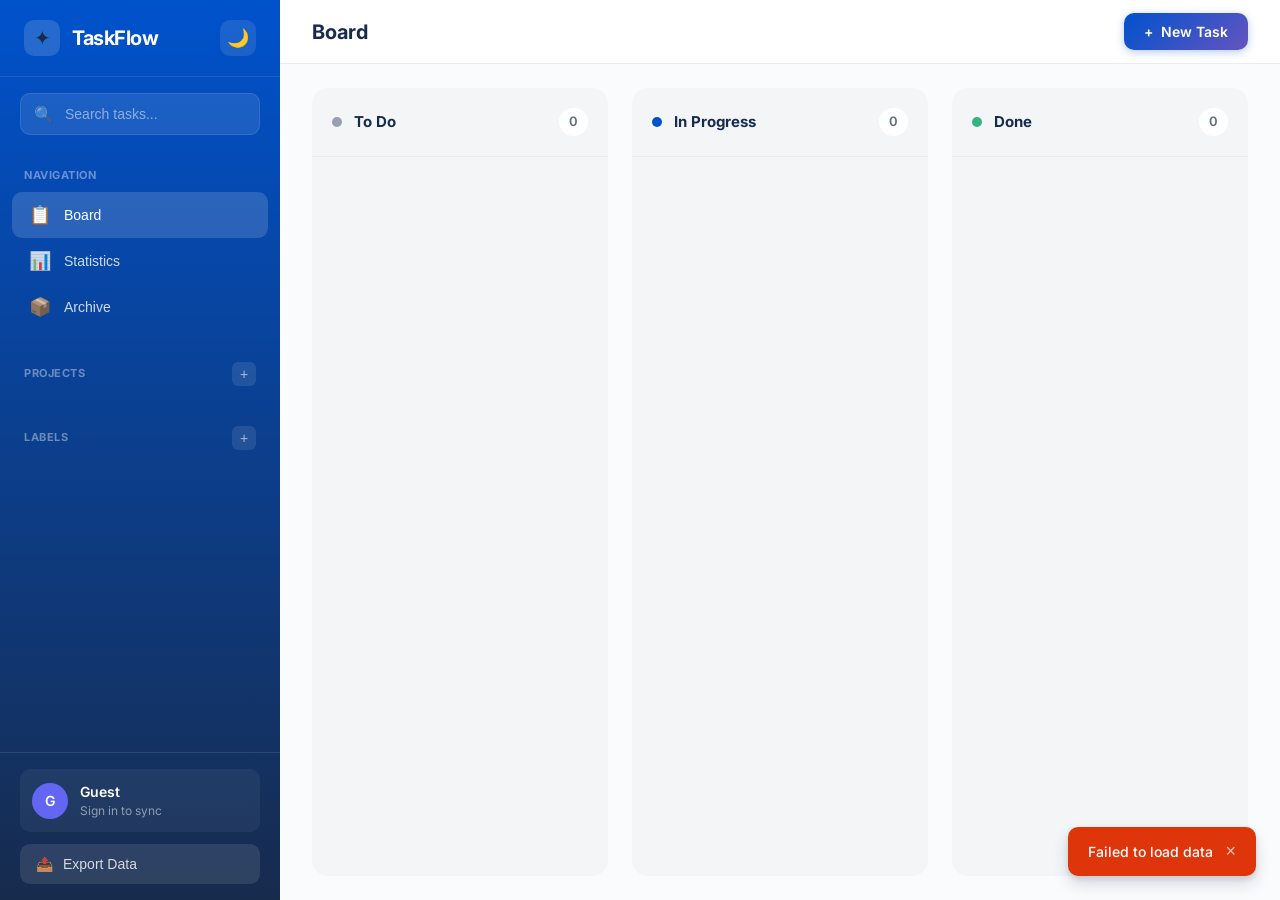
==== commit 2f19d496: "feat: Add user auth, beautiful Jira-inspired design, light/dark themes, login/register pages" ====
--- a/static/index.html
+++ b/static/index.html
@@ -1,73 +1,81 @@
 <!DOCTYPE html>
-<html lang="en">
+<html lang="en" data-theme="light">
 <head>
     <meta charset="UTF-8">
     <meta name="viewport" content="width=device-width, initial-scale=1.0">
     <title>TaskFlow - Professional Task Tracker</title>
-    <meta name="description" content="Beautiful, powerful task management for teams and individuals">
-    <meta name="theme-color" content="#6366f1">
     <link rel="icon" href="data:image/svg+xml,<svg xmlns='http://www.w3.org/2000/svg' viewBox='0 0 100 100'><text y='.9em' font-size='90'>✦</text></svg>">
     <link rel="preconnect" href="https://fonts.googleapis.com">
     <link rel="preconnect" href="https://fonts.gstatic.com" crossorigin>
-    <link href="https://fonts.googleapis.com/css2?family=Outfit:wght@300;400;500;600;700&display=swap" rel="stylesheet">
+    <link href="https://fonts.googleapis.com/css2?family=Inter:wght@400;500;600;700&display=swap" rel="stylesheet">
     <link rel="stylesheet" href="/static/styles.css">
 </head>
-<body data-theme="dark">
-    <div class="app">
+<body>
+    <div class="app-container">
         <!-- Sidebar -->
-        <aside class="sidebar">
+        <aside class="sidebar" id="sidebar">
             <div class="sidebar-header">
                 <div class="logo">
                     <div class="logo-icon">✦</div>
-                    <h1>TaskFlow</h1>
-                </div>
-                <button class="theme-toggle" id="themeToggle" title="Toggle theme">
-                    <span class="theme-icon">🌙</span>
-                </button>
+                    <span class="logo-text">TaskFlow</span>
+                </div>
+                <button class="theme-toggle" id="themeToggle" title="Toggle theme">🌙</button>
             </div>
 
             <div class="sidebar-search">
-                <input type="text" id="searchInput" placeholder="Search tasks..." class="search-input">
+                <div class="search-input-wrapper">
+                    <span class="search-icon">🔍</span>
+                    <input type="text" class="search-input" id="searchInput" placeholder="Search tasks...">
+                </div>
             </div>
 
             <nav class="sidebar-nav">
+                <!-- Main Navigation -->
                 <div class="nav-section">
-                    <div class="nav-section-title">Views</div>
-                    <button class="nav-item active" data-view="board">
-                        <span class="nav-icon">📋</span>
-                        <span>Board</span>
+                    <div class="nav-section-title">Navigation</div>
+                    <button class="nav-item active" data-view="board" onclick="switchView('board')">
+                        <span class="nav-item-icon">📋</span>
+                        Board
                     </button>
-                    <button class="nav-item" data-view="statistics">
-                        <span class="nav-icon">📊</span>
-                        <span>Statistics</span>
+                    <button class="nav-item" data-view="statistics" onclick="switchView('statistics')">
+                        <span class="nav-item-icon">📊</span>
+                        Statistics
                     </button>
-                    <button class="nav-item" data-view="archive">
-                        <span class="nav-icon">📦</span>
-                        <span>Archive</span>
+                    <button class="nav-item" data-view="archive" onclick="switchView('archive')">
+                        <span class="nav-item-icon">📦</span>
+                        Archive
                     </button>
                 </div>
 
+                <!-- Projects -->
                 <div class="nav-section">
                     <div class="nav-section-title">
                         Projects
-                        <button class="nav-add-btn" id="addProjectBtn" title="Add project">+</button>
-                    </div>
-                    <div id="projectsList" class="projects-nav"></div>
-                </div>
-
+                        <button class="nav-section-btn" onclick="openProjectModal()">+</button>
+                    </div>
+                    <div id="projectsList"></div>
+                </div>
+
+                <!-- Labels -->
                 <div class="nav-section">
                     <div class="nav-section-title">
                         Labels
-                        <button class="nav-add-btn" id="addLabelBtn" title="Add label">+</button>
-                    </div>
-                    <div id="labelsList" class="labels-nav"></div>
+                        <button class="nav-section-btn" onclick="openLabelModal()">+</button>
+                    </div>
+                    <div id="labelsList"></div>
                 </div>
             </nav>
 
             <div class="sidebar-footer">
-                <button class="btn btn-ghost btn-sm" id="exportBtn">
-                    <span class="icon">📤</span>
-                    Export
+                <div class="user-menu" id="userMenu" onclick="toggleUserDropdown()">
+                    <div class="user-avatar" id="userAvatar" style="background: #6366f1">G</div>
+                    <div class="user-info">
+                        <div class="user-name" id="userName">Guest</div>
+                        <div class="user-email" id="userEmail">Sign in to sync</div>
+                    </div>
+                </div>
+                <button class="export-btn" onclick="exportData()">
+                    <span>📤</span> Export Data
                 </button>
             </div>
         </aside>
@@ -77,14 +85,13 @@
             <!-- Header -->
             <header class="header">
                 <div class="header-left">
-                    <button class="mobile-menu-btn" id="mobileMenuBtn">☰</button>
-                    <h2 class="page-title" id="pageTitle">Board</h2>
-                </div>
-                <div class="header-actions">
+                    <button class="menu-toggle" id="menuToggle" onclick="toggleSidebar()">☰</button>
+                    <h1 class="header-title" id="viewTitle">Board</h1>
+                </div>
+                <div class="header-right">
                     <div class="filter-chips" id="filterChips"></div>
                     <button class="btn btn-primary" id="addTaskBtn">
-                        <span class="icon">+</span>
-                        New Task
+                        <span>+</span> New Task
                     </button>
                 </div>
             </header>
@@ -94,46 +101,54 @@
                 <div class="board">
                     <div class="column" data-status="todo">
                         <div class="column-header">
-                            <div class="column-title">
-                                <span class="status-dot todo"></span>
-                                To Do
+                            <div class="column-title-wrapper">
+                                <div class="column-status-dot"></div>
+                                <h2 class="column-title">To Do</h2>
                             </div>
-                            <span class="task-count" id="todoCount">0</span>
-                        </div>
-                        <div class="tasks-container" id="todoTasks"></div>
+                            <span class="column-count" id="todoCount">0</span>
+                        </div>
+                        <div class="column-tasks" id="todoTasks"></div>
                     </div>
 
                     <div class="column" data-status="in_progress">
                         <div class="column-header">
-                            <div class="column-title">
-                                <span class="status-dot in-progress"></span>
-                                In Progress
+                            <div class="column-title-wrapper">
+                                <div class="column-status-dot"></div>
+                                <h2 class="column-title">In Progress</h2>
                             </div>
-                            <span class="task-count" id="inProgressCount">0</span>
-                        </div>
-                        <div class="tasks-container" id="inProgressTasks"></div>
+                            <span class="column-count" id="inProgressCount">0</span>
+                        </div>
+                        <div class="column-tasks" id="inProgressTasks"></div>
                     </div>
 
                     <div class="column" data-status="done">
                         <div class="column-header">
-                            <div class="column-title">
-                                <span class="status-dot done"></span>
-                                Done
+                            <div class="column-title-wrapper">
+                                <div class="column-status-dot"></div>
+                                <h2 class="column-title">Done</h2>
                             </div>
-                            <span class="task-count" id="doneCount">0</span>
-                        </div>
-                        <div class="tasks-container" id="doneTasks"></div>
+                            <span class="column-count" id="doneCount">0</span>
+                        </div>
+                        <div class="column-tasks" id="doneTasks"></div>
                     </div>
                 </div>
             </div>
 
             <!-- Statistics View -->
             <div class="view view-statistics" id="statisticsView">
+                <div class="stats-header">
+                    <h2 class="stats-title">Analytics Dashboard</h2>
+                    <p class="stats-subtitle">Track your productivity and team performance</p>
+                </div>
                 <div class="stats-grid" id="statsGrid"></div>
             </div>
 
             <!-- Archive View -->
             <div class="view view-archive" id="archiveView">
+                <div class="stats-header">
+                    <h2 class="stats-title">Archived Tasks</h2>
+                    <p class="stats-subtitle">Completed tasks that have been archived</p>
+                </div>
                 <div class="archive-list" id="archiveList"></div>
             </div>
         </main>
@@ -141,79 +156,86 @@
 
     <!-- Task Modal -->
     <div class="modal-overlay" id="taskModal">
-        <div class="modal modal-lg">
+        <div class="modal">
             <div class="modal-header">
-                <h2 id="taskModalTitle">New Task</h2>
-                <button class="close-btn" id="closeTaskModal">×</button>
+                <h3 class="modal-title" id="taskModalTitle">New Task</h3>
+                <button class="modal-close" id="closeTaskModal">×</button>
             </div>
             <form id="taskForm">
-                <input type="hidden" id="taskId">
-                <div class="form-row">
-                    <div class="form-group flex-2">
-                        <label for="taskTitle">Title *</label>
-                        <input type="text" id="taskTitle" placeholder="What needs to be done?" required>
-                    </div>
-                    <div class="form-group">
-                        <label for="taskPriority">Priority</label>
-                        <select id="taskPriority">
-                            <option value="low">🟢 Low</option>
-                            <option value="medium" selected>🟡 Medium</option>
-                            <option value="high">🔴 High</option>
-                            <option value="urgent">🚨 Urgent</option>
-                        </select>
-                    </div>
-                </div>
-                <div class="form-group">
-                    <label for="taskDescription">Description</label>
-                    <textarea id="taskDescription" placeholder="Add more details..." rows="3"></textarea>
-                </div>
-                <div class="form-row">
-                    <div class="form-group">
-                        <label for="taskProject">Project</label>
-                        <select id="taskProject">
-                            <option value="">No Project</option>
-                        </select>
-                    </div>
-                    <div class="form-group">
-                        <label for="taskDueDate">Due Date</label>
-                        <input type="datetime-local" id="taskDueDate">
-                    </div>
-                    <div class="form-group" id="taskStatusGroup" style="display: none;">
-                        <label for="taskStatus">Status</label>
-                        <select id="taskStatus">
-                            <option value="todo">To Do</option>
-                            <option value="in_progress">In Progress</option>
-                            <option value="done">Done</option>
-                        </select>
-                    </div>
-                </div>
-                <div class="form-group">
-                    <label>Labels</label>
-                    <div class="labels-picker" id="labelsPicker"></div>
-                </div>
-                
-                <!-- Subtasks Section (only in edit mode) -->
-                <div class="form-group" id="subtasksSection" style="display: none;">
-                    <label>Subtasks</label>
-                    <div class="subtasks-list" id="subtasksList"></div>
-                    <div class="add-subtask">
-                        <input type="text" id="newSubtaskInput" placeholder="Add a subtask...">
-                        <button type="button" class="btn btn-ghost btn-sm" id="addSubtaskBtn">Add</button>
-                    </div>
-                </div>
-
-                <!-- Comments Section (only in edit mode) -->
-                <div class="form-group" id="commentsSection" style="display: none;">
-                    <label>Comments</label>
-                    <div class="comments-list" id="commentsList"></div>
-                    <div class="add-comment">
-                        <textarea id="newCommentInput" placeholder="Write a comment..." rows="2"></textarea>
-                        <button type="button" class="btn btn-ghost btn-sm" id="addCommentBtn">Comment</button>
-                    </div>
-                </div>
-
-                <div class="modal-actions">
-                    <button type="button" class="btn btn-ghost" id="cancelTask">Cancel</button>
+                <div class="modal-body">
+                    <input type="hidden" id="taskId">
+                    
+                    <div class="form-row">
+                        <div class="form-group">
+                            <label class="form-label">Title *</label>
+                            <input type="text" class="form-input" id="taskTitle" placeholder="What needs to be done?" required>
+                        </div>
+                        <div class="form-group">
+                            <label class="form-label">Priority</label>
+                            <select class="form-select" id="taskPriority">
+                                <option value="low">🟢 Low</option>
+                                <option value="medium" selected>🟡 Medium</option>
+                                <option value="high">🔴 High</option>
+                                <option value="urgent">🚨 Urgent</option>
+                            </select>
+                        </div>
+                    </div>
+
+                    <div class="form-group">
+                        <label class="form-label">Description</label>
+                        <textarea class="form-textarea" id="taskDescription" placeholder="Add more details..."></textarea>
+                    </div>
+
+                    <div class="form-row-3">
+                        <div class="form-group">
+                            <label class="form-label">Project</label>
+                            <select class="form-select" id="taskProject">
+                                <option value="">No Project</option>
+                            </select>
+                        </div>
+                        <div class="form-group">
+                            <label class="form-label">Due Date</label>
+                            <input type="date" class="form-input" id="taskDueDate">
+                        </div>
+                        <div class="form-group" id="taskStatusGroup">
+                            <label class="form-label">Status</label>
+                            <select class="form-select" id="taskStatus">
+                                <option value="todo">To Do</option>
+                                <option value="in_progress">In Progress</option>
+                                <option value="done">Done</option>
+                            </select>
+                        </div>
+                    </div>
+
+                    <div class="form-group">
+                        <label class="form-label">Labels</label>
+                        <div class="labels-picker" id="labelsPicker"></div>
+                    </div>
+
+                    <!-- Subtasks Section -->
+                    <div class="subtasks-section" id="subtasksSection">
+                        <div class="subtasks-header">
+                            <label class="form-label">Subtasks</label>
+                        </div>
+                        <div class="subtask-input-wrapper">
+                            <input type="text" class="form-input" id="newSubtaskInput" placeholder="Add a subtask...">
+                            <button type="button" class="btn btn-secondary" onclick="addSubtask()">Add</button>
+                        </div>
+                        <div class="subtasks-list" id="subtasksList"></div>
+                    </div>
+
+                    <!-- Comments Section -->
+                    <div class="comments-section" id="commentsSection">
+                        <label class="form-label">Comments</label>
+                        <div class="comment-input-wrapper">
+                            <textarea class="form-textarea" id="newCommentInput" placeholder="Write a comment..."></textarea>
+                            <button type="button" class="btn btn-secondary" onclick="addComment()">Comment</button>
+                        </div>
+                        <div class="comments-list" id="commentsList"></div>
+                    </div>
+                </div>
+                <div class="modal-footer">
+                    <button type="button" class="btn btn-secondary" id="cancelTask">Cancel</button>
                     <button type="submit" class="btn btn-primary">Save Task</button>
                 </div>
             </form>
@@ -222,22 +244,24 @@
 
     <!-- Project Modal -->
     <div class="modal-overlay" id="projectModal">
-        <div class="modal">
+        <div class="modal" style="max-width: 400px;">
             <div class="modal-header">
-                <h2>Add Project</h2>
-                <button class="close-btn" id="closeProjectModal">×</button>
-            </div>
-            <form id="projectForm">
-                <div class="form-group">
-                    <label for="projectName">Name</label>
-                    <input type="text" id="projectName" placeholder="Project name..." required>
-                </div>
-                <div class="form-group">
-                    <label for="projectColor">Color</label>
-                    <input type="color" id="projectColor" value="#6366f1" class="color-input">
-                </div>
-                <div class="modal-actions">
-                    <button type="button" class="btn btn-ghost" id="cancelProject">Cancel</button>
+                <h3 class="modal-title">Add Project</h3>
+                <button class="modal-close" onclick="closeProjectModal()">×</button>
+            </div>
+            <form id="projectForm" onsubmit="createProject(event)">
+                <div class="modal-body">
+                    <div class="form-group">
+                        <label class="form-label">Name</label>
+                        <input type="text" class="form-input" id="projectName" placeholder="Project name" required>
+                    </div>
+                    <div class="form-group">
+                        <label class="form-label">Color</label>
+                        <input type="color" class="form-input" id="projectColor" value="#6366f1" style="height: 50px; padding: 8px;">
+                    </div>
+                </div>
+                <div class="modal-footer">
+                    <button type="button" class="btn btn-secondary" onclick="closeProjectModal()">Cancel</button>
                     <button type="submit" class="btn btn-primary">Create Project</button>
                 </div>
             </form>
@@ -246,22 +270,24 @@
 
     <!-- Label Modal -->
     <div class="modal-overlay" id="labelModal">
-        <div class="modal">
+        <div class="modal" style="max-width: 400px;">
             <div class="modal-header">
-                <h2>Add Label</h2>
-                <button class="close-btn" id="closeLabelModal">×</button>
-            </div>
-            <form id="labelForm">
-                <div class="form-group">
-                    <label for="labelName">Name</label>
-                    <input type="text" id="labelName" placeholder="Label name..." required>
-                </div>
-                <div class="form-group">
-                    <label for="labelColor">Color</label>
-                    <input type="color" id="labelColor" value="#22c55e" class="color-input">
-                </div>
-                <div class="modal-actions">
-                    <button type="button" class="btn btn-ghost" id="cancelLabel">Cancel</button>
+                <h3 class="modal-title">Add Label</h3>
+                <button class="modal-close" onclick="closeLabelModal()">×</button>
+            </div>
+            <form id="labelForm" onsubmit="createLabel(event)">
+                <div class="modal-body">
+                    <div class="form-group">
+                        <label class="form-label">Name</label>
+                        <input type="text" class="form-input" id="labelName" placeholder="Label name" required>
+                    </div>
+                    <div class="form-group">
+                        <label class="form-label">Color</label>
+                        <input type="color" class="form-input" id="labelColor" value="#00B8D9" style="height: 50px; padding: 8px;">
+                    </div>
+                </div>
+                <div class="modal-footer">
+                    <button type="button" class="btn btn-secondary" onclick="closeLabelModal()">Cancel</button>
                     <button type="submit" class="btn btn-primary">Create Label</button>
                 </div>
             </form>
@@ -270,26 +296,25 @@
 
     <!-- Confirm Modal -->
     <div class="modal-overlay" id="confirmModal">
-        <div class="modal modal-sm">
-            <div class="modal-header">
-                <h2 id="confirmTitle">Confirm</h2>
-            </div>
-            <p id="confirmMessage">Are you sure?</p>
-            <div class="modal-actions">
-                <button class="btn btn-ghost" id="confirmCancel">Cancel</button>
-                <button class="btn btn-danger" id="confirmOk">Delete</button>
+        <div class="modal confirm-modal">
+            <div class="modal-body">
+                <p class="confirm-message" id="confirmMessage">Are you sure?</p>
+                <div class="confirm-actions">
+                    <button class="btn btn-secondary" onclick="closeConfirmModal()">Cancel</button>
+                    <button class="btn btn-danger" id="confirmAction">Delete</button>
+                </div>
             </div>
         </div>
     </div>
-
-    <!-- Toast Container -->
-    <div class="toast-container" id="toastContainer"></div>
 
     <!-- Loading Overlay -->
     <div class="loading-overlay" id="loadingOverlay">
         <div class="loading-spinner"></div>
     </div>
 
+    <!-- Toast Container -->
+    <div class="toast-container" id="toastContainer"></div>
+
     <script src="/static/app.js"></script>
 </body>
 </html>
--- a/static/styles.css
+++ b/static/styles.css
@@ -1,67 +1,84 @@
+/**
+ * TaskFlow - Premium Task Tracker Styles
+ * Inspired by Jira & Modern Design Systems
+ */
+
 /* ==================== CSS Variables ==================== */
 :root {
-    /* Dark theme (default) */
-    --bg-primary: #0a0a0f;
-    --bg-secondary: #12121a;
-    --bg-tertiary: #1a1a25;
-    --bg-card: #16161f;
-    --bg-hover: #1e1e2a;
-    --bg-sidebar: #0d0d12;
+    /* Primary Colors - Vibrant Blue/Purple */
+    --primary: #0052CC;
+    --primary-hover: #0747A6;
+    --primary-light: #DEEBFF;
+    --primary-gradient: linear-gradient(135deg, #0052CC 0%, #6554C0 100%);
     
-    --text-primary: #f0f0f5;
-    --text-secondary: #a0a0b0;
-    --text-muted: #606070;
+    /* Accent Colors */
+    --accent: #6554C0;
+    --accent-light: #EAE6FF;
+    --teal: #00B8D9;
+    --green: #36B37E;
+    --yellow: #FFAB00;
+    --orange: #FF5630;
+    --red: #DE350B;
     
-    --accent-primary: #818cf8;
-    --accent-secondary: #6366f1;
-    --accent-glow: rgba(129, 140, 248, 0.3);
+    /* Light Theme */
+    --bg-primary: #FAFBFC;
+    --bg-secondary: #FFFFFF;
+    --bg-tertiary: #F4F5F7;
+    --bg-elevated: #FFFFFF;
+    --bg-sidebar: linear-gradient(180deg, #0052CC 0%, #172B4D 100%);
     
-    --priority-urgent: #dc2626;
-    --priority-high: #f43f5e;
-    --priority-medium: #eab308;
-    --priority-low: #22c55e;
+    --text-primary: #172B4D;
+    --text-secondary: #5E6C84;
+    --text-tertiary: #97A0AF;
+    --text-inverse: #FFFFFF;
     
-    --status-todo: #64748b;
-    --status-progress: #3b82f6;
-    --status-done: #10b981;
+    --border-default: #DFE1E6;
+    --border-light: #EBECF0;
     
-    --border-subtle: rgba(255, 255, 255, 0.05);
-    --border-light: rgba(255, 255, 255, 0.1);
+    /* Effects */
+    --shadow-sm: 0 1px 2px rgba(9,30,66,0.08);
+    --shadow-md: 0 4px 8px rgba(9,30,66,0.1), 0 1px 2px rgba(9,30,66,0.08);
+    --shadow-lg: 0 8px 16px rgba(9,30,66,0.15), 0 3px 6px rgba(9,30,66,0.1);
+    --shadow-xl: 0 24px 48px rgba(9,30,66,0.2);
     
-    --shadow-sm: 0 2px 8px rgba(0, 0, 0, 0.3);
-    --shadow-md: 0 4px 20px rgba(0, 0, 0, 0.4);
-    --shadow-lg: 0 8px 40px rgba(0, 0, 0, 0.5);
+    /* Radii */
+    --radius-sm: 6px;
+    --radius-md: 10px;
+    --radius-lg: 16px;
+    --radius-xl: 24px;
     
-    --radius-sm: 8px;
-    --radius-md: 12px;
-    --radius-lg: 16px;
+    /* Transitions */
+    --transition-fast: 0.15s ease;
+    --transition-normal: 0.25s ease;
+    --transition-slow: 0.4s ease;
     
+    /* Sizing */
     --sidebar-width: 280px;
+    --header-height: 64px;
+}
+
+/* Dark Theme */
+[data-theme="dark"] {
+    --bg-primary: #0D1117;
+    --bg-secondary: #161B22;
+    --bg-tertiary: #21262D;
+    --bg-elevated: #1C2128;
+    --bg-sidebar: linear-gradient(180deg, #161B22 0%, #0D1117 100%);
     
-    --transition-fast: 150ms ease;
-    --transition-normal: 250ms ease;
-    --transition-slow: 400ms cubic-bezier(0.4, 0, 0.2, 1);
-}
-
-/* Light theme */
-[data-theme="light"] {
-    --bg-primary: #f8fafc;
-    --bg-secondary: #ffffff;
-    --bg-tertiary: #f1f5f9;
-    --bg-card: #ffffff;
-    --bg-hover: #e2e8f0;
-    --bg-sidebar: #f8fafc;
+    --text-primary: #E6EDF3;
+    --text-secondary: #8B949E;
+    --text-tertiary: #6E7681;
     
-    --text-primary: #1e293b;
-    --text-secondary: #64748b;
-    --text-muted: #94a3b8;
+    --border-default: #30363D;
+    --border-light: #21262D;
     
-    --border-subtle: rgba(0, 0, 0, 0.05);
-    --border-light: rgba(0, 0, 0, 0.1);
+    --primary: #58A6FF;
+    --primary-hover: #79B8FF;
+    --primary-light: #1F3D5C;
     
-    --shadow-sm: 0 2px 8px rgba(0, 0, 0, 0.08);
-    --shadow-md: 0 4px 20px rgba(0, 0, 0, 0.1);
-    --shadow-lg: 0 8px 40px rgba(0, 0, 0, 0.15);
+    --shadow-sm: 0 1px 2px rgba(0,0,0,0.3);
+    --shadow-md: 0 4px 12px rgba(0,0,0,0.4);
+    --shadow-lg: 0 12px 32px rgba(0,0,0,0.5);
 }
 
 /* ==================== Base Styles ==================== */
@@ -71,37 +88,22 @@
     box-sizing: border-box;
 }
 
+html {
+    font-size: 16px;
+    scroll-behavior: smooth;
+}
+
 body {
-    font-family: 'Outfit', -apple-system, BlinkMacSystemFont, sans-serif;
+    font-family: 'Inter', -apple-system, BlinkMacSystemFont, 'Segoe UI', Roboto, sans-serif;
     background: var(--bg-primary);
     color: var(--text-primary);
+    line-height: 1.5;
     min-height: 100vh;
     overflow-x: hidden;
-    transition: background var(--transition-normal), color var(--transition-normal);
-}
-
-/* Background effect */
-body::before {
-    content: '';
-    position: fixed;
-    top: 0;
-    left: 0;
-    width: 100%;
-    height: 100%;
-    background: 
-        radial-gradient(ellipse at 20% 20%, rgba(99, 102, 241, 0.12) 0%, transparent 50%),
-        radial-gradient(ellipse at 80% 80%, rgba(129, 140, 248, 0.08) 0%, transparent 50%);
-    pointer-events: none;
-    z-index: -1;
-}
-
-[data-theme="light"] body::before {
-    background: 
-        radial-gradient(ellipse at 20% 20%, rgba(99, 102, 241, 0.06) 0%, transparent 50%),
-        radial-gradient(ellipse at 80% 80%, rgba(129, 140, 248, 0.04) 0%, transparent 50%);
-}
-
-.app {
+}
+
+/* ==================== Layout ==================== */
+.app-container {
     display: flex;
     min-height: 100vh;
 }
@@ -110,100 +112,110 @@
 .sidebar {
     width: var(--sidebar-width);
     background: var(--bg-sidebar);
-    border-right: 1px solid var(--border-subtle);
     display: flex;
     flex-direction: column;
     position: fixed;
-    left: 0;
-    top: 0;
-    bottom: 0;
+    height: 100vh;
     z-index: 100;
     transition: transform var(--transition-normal);
+    overflow-y: auto;
 }
 
 .sidebar-header {
-    display: flex;
+    padding: 20px 24px;
+    display: flex;
+    align-items: center;
     justify-content: space-between;
-    align-items: center;
-    padding: 20px;
-    border-bottom: 1px solid var(--border-subtle);
+    border-bottom: 1px solid rgba(255,255,255,0.1);
 }
 
 .logo {
     display: flex;
     align-items: center;
-    gap: 10px;
+    gap: 12px;
 }
 
 .logo-icon {
-    font-size: 24px;
-    background: linear-gradient(135deg, var(--accent-primary), var(--accent-secondary));
-    -webkit-background-clip: text;
-    -webkit-text-fill-color: transparent;
-    animation: pulse 2s ease-in-out infinite;
-}
-
-@keyframes pulse {
-    0%, 100% { transform: scale(1); }
-    50% { transform: scale(1.1); }
-}
-
-.logo h1 {
+    width: 36px;
+    height: 36px;
+    background: rgba(255,255,255,0.15);
+    backdrop-filter: blur(10px);
+    border-radius: 10px;
+    display: flex;
+    align-items: center;
+    justify-content: center;
     font-size: 20px;
-    font-weight: 600;
-    background: linear-gradient(135deg, var(--text-primary), var(--accent-primary));
-    -webkit-background-clip: text;
-    -webkit-text-fill-color: transparent;
+}
+
+.logo-text {
+    font-size: 20px;
+    font-weight: 700;
+    color: white;
+    letter-spacing: -0.5px;
 }
 
 .theme-toggle {
     width: 36px;
     height: 36px;
-    border-radius: var(--radius-sm);
-    border: 1px solid var(--border-light);
-    background: transparent;
-    cursor: pointer;
+    border: none;
+    background: rgba(255,255,255,0.1);
+    border-radius: 10px;
+    cursor: pointer;
+    font-size: 18px;
     display: flex;
     align-items: center;
     justify-content: center;
-    font-size: 16px;
     transition: all var(--transition-fast);
 }
 
 .theme-toggle:hover {
-    background: var(--bg-hover);
-}
-
+    background: rgba(255,255,255,0.2);
+    transform: rotate(15deg);
+}
+
+/* Search */
 .sidebar-search {
     padding: 16px 20px;
 }
 
+.search-input-wrapper {
+    position: relative;
+}
+
 .search-input {
     width: 100%;
-    padding: 10px 14px;
-    background: var(--bg-tertiary);
-    border: 1px solid var(--border-light);
+    padding: 12px 16px 12px 44px;
+    background: rgba(255,255,255,0.1);
+    border: 1px solid rgba(255,255,255,0.1);
     border-radius: var(--radius-md);
-    color: var(--text-primary);
-    font-family: inherit;
+    color: white;
     font-size: 14px;
     transition: all var(--transition-fast);
+}
+
+.search-input::placeholder {
+    color: rgba(255,255,255,0.5);
 }
 
 .search-input:focus {
     outline: none;
-    border-color: var(--accent-primary);
-    box-shadow: 0 0 0 3px var(--accent-glow);
-}
-
-.search-input::placeholder {
-    color: var(--text-muted);
-}
-
+    background: rgba(255,255,255,0.15);
+    border-color: rgba(255,255,255,0.3);
+}
+
+.search-icon {
+    position: absolute;
+    left: 14px;
+    top: 50%;
+    transform: translateY(-50%);
+    opacity: 0.5;
+    pointer-events: none;
+}
+
+/* Navigation */
 .sidebar-nav {
     flex: 1;
-    overflow-y: auto;
-    padding: 0 12px;
+    padding: 8px 12px;
 }
 
 .nav-section {
@@ -211,143 +223,228 @@
 }
 
 .nav-section-title {
-    display: flex;
+    font-size: 11px;
+    font-weight: 700;
+    text-transform: uppercase;
+    letter-spacing: 0.5px;
+    color: rgba(255,255,255,0.4);
+    padding: 8px 12px;
+    display: flex;
+    align-items: center;
     justify-content: space-between;
-    align-items: center;
-    padding: 8px;
+}
+
+.nav-section-btn {
+    width: 24px;
+    height: 24px;
+    border: none;
+    background: rgba(255,255,255,0.1);
+    border-radius: 6px;
+    color: rgba(255,255,255,0.6);
+    cursor: pointer;
+    display: flex;
+    align-items: center;
+    justify-content: center;
+    font-size: 14px;
+    transition: all var(--transition-fast);
+}
+
+.nav-section-btn:hover {
+    background: rgba(255,255,255,0.2);
+    color: white;
+}
+
+.nav-item {
+    display: flex;
+    align-items: center;
+    gap: 12px;
+    padding: 12px 16px;
+    color: rgba(255,255,255,0.8);
+    text-decoration: none;
+    border-radius: var(--radius-md);
+    cursor: pointer;
+    transition: all var(--transition-fast);
+    font-size: 14px;
+    font-weight: 500;
+    border: none;
+    background: none;
+    width: 100%;
+    text-align: left;
+}
+
+.nav-item:hover {
+    background: rgba(255,255,255,0.1);
+    color: white;
+}
+
+.nav-item.active {
+    background: rgba(255,255,255,0.15);
+    color: white;
+}
+
+.nav-item-icon {
+    font-size: 18px;
+    width: 24px;
+    display: flex;
+    align-items: center;
+    justify-content: center;
+}
+
+.nav-item-badge {
+    margin-left: auto;
+    background: rgba(255,255,255,0.2);
+    color: white;
     font-size: 11px;
     font-weight: 600;
-    text-transform: uppercase;
-    letter-spacing: 0.5px;
-    color: var(--text-muted);
-}
-
-.nav-add-btn {
-    width: 20px;
-    height: 20px;
-    border-radius: 4px;
-    border: none;
-    background: var(--bg-tertiary);
-    color: var(--text-secondary);
-    font-size: 14px;
-    cursor: pointer;
-    display: flex;
-    align-items: center;
-    justify-content: center;
+    padding: 2px 8px;
+    border-radius: 10px;
+}
+
+/* Project/Label Items */
+.sidebar-item {
+    display: flex;
+    align-items: center;
+    gap: 10px;
+    padding: 10px 16px;
+    color: rgba(255,255,255,0.7);
+    border-radius: var(--radius-md);
+    cursor: pointer;
     transition: all var(--transition-fast);
-}
-
-.nav-add-btn:hover {
-    background: var(--accent-primary);
+    font-size: 13px;
+}
+
+.sidebar-item:hover {
+    background: rgba(255,255,255,0.1);
     color: white;
 }
 
-.nav-item {
-    display: flex;
-    align-items: center;
-    gap: 10px;
-    width: 100%;
-    padding: 10px 12px;
-    border: none;
-    border-radius: var(--radius-sm);
-    background: transparent;
-    color: var(--text-secondary);
-    font-family: inherit;
-    font-size: 14px;
-    font-weight: 500;
-    cursor: pointer;
-    transition: all var(--transition-fast);
-    text-align: left;
-}
-
-.nav-item:hover {
-    background: var(--bg-hover);
-    color: var(--text-primary);
-}
-
-.nav-item.active {
-    background: var(--accent-glow);
-    color: var(--accent-primary);
-}
-
-.nav-icon {
-    font-size: 16px;
-}
-
-.project-nav-item, .label-nav-item {
-    display: flex;
-    align-items: center;
-    justify-content: space-between;
-    padding: 8px 12px;
-    border-radius: var(--radius-sm);
-    cursor: pointer;
-    transition: all var(--transition-fast);
-}
-
-.project-nav-item:hover, .label-nav-item:hover {
-    background: var(--bg-hover);
-}
-
-.project-nav-item .project-info, .label-nav-item .label-info {
-    display: flex;
-    align-items: center;
-    gap: 8px;
-}
-
-.project-dot, .label-dot {
+.sidebar-item.active {
+    background: rgba(255,255,255,0.15);
+    color: white;
+}
+
+.sidebar-item-dot {
     width: 10px;
     height: 10px;
     border-radius: 50%;
-}
-
-.project-name, .label-name {
-    font-size: 13px;
-    color: var(--text-secondary);
-}
-
-.delete-btn-small {
-    width: 20px;
-    height: 20px;
-    border-radius: 4px;
+    flex-shrink: 0;
+}
+
+.sidebar-item-delete {
+    margin-left: auto;
+    opacity: 0;
+    background: none;
     border: none;
-    background: transparent;
-    color: var(--text-muted);
-    font-size: 12px;
-    cursor: pointer;
-    opacity: 0;
+    color: rgba(255,255,255,0.5);
+    cursor: pointer;
+    font-size: 16px;
     transition: all var(--transition-fast);
 }
 
-.project-nav-item:hover .delete-btn-small,
-.label-nav-item:hover .delete-btn-small {
+.sidebar-item:hover .sidebar-item-delete {
     opacity: 1;
 }
 
-.delete-btn-small:hover {
-    background: rgba(244, 63, 94, 0.2);
-    color: var(--priority-high);
-}
-
+.sidebar-item-delete:hover {
+    color: var(--red);
+}
+
+/* Sidebar Footer */
 .sidebar-footer {
     padding: 16px 20px;
-    border-top: 1px solid var(--border-subtle);
+    border-top: 1px solid rgba(255,255,255,0.1);
+}
+
+.user-menu {
+    display: flex;
+    align-items: center;
+    gap: 12px;
+    padding: 12px;
+    background: rgba(255,255,255,0.05);
+    border-radius: var(--radius-md);
+    cursor: pointer;
+    transition: all var(--transition-fast);
+}
+
+.user-menu:hover {
+    background: rgba(255,255,255,0.1);
+}
+
+.user-avatar {
+    width: 36px;
+    height: 36px;
+    border-radius: 50%;
+    display: flex;
+    align-items: center;
+    justify-content: center;
+    font-size: 14px;
+    font-weight: 600;
+    color: white;
+}
+
+.user-info {
+    flex: 1;
+    min-width: 0;
+}
+
+.user-name {
+    font-size: 14px;
+    font-weight: 600;
+    color: white;
+    white-space: nowrap;
+    overflow: hidden;
+    text-overflow: ellipsis;
+}
+
+.user-email {
+    font-size: 12px;
+    color: rgba(255,255,255,0.5);
+    white-space: nowrap;
+    overflow: hidden;
+    text-overflow: ellipsis;
+}
+
+.export-btn {
+    display: flex;
+    align-items: center;
+    gap: 10px;
+    padding: 12px 16px;
+    margin-top: 12px;
+    background: rgba(255,255,255,0.1);
+    border: none;
+    border-radius: var(--radius-md);
+    color: rgba(255,255,255,0.8);
+    font-size: 14px;
+    font-weight: 500;
+    cursor: pointer;
+    transition: all var(--transition-fast);
+    width: 100%;
+    text-align: left;
+}
+
+.export-btn:hover {
+    background: rgba(255,255,255,0.15);
+    color: white;
 }
 
 /* ==================== Main Content ==================== */
 .main-content {
     flex: 1;
     margin-left: var(--sidebar-width);
+    min-height: 100vh;
     display: flex;
     flex-direction: column;
 }
 
+/* Header */
 .header {
-    display: flex;
+    height: var(--header-height);
+    background: var(--bg-secondary);
+    border-bottom: 1px solid var(--border-light);
+    display: flex;
+    align-items: center;
     justify-content: space-between;
-    align-items: center;
-    padding: 16px 24px;
-    background: var(--bg-secondary);
-    border-bottom: 1px solid var(--border-subtle);
+    padding: 0 32px;
     position: sticky;
     top: 0;
     z-index: 50;
@@ -359,24 +456,41 @@
     gap: 16px;
 }
 
-.mobile-menu-btn {
+.menu-toggle {
     display: none;
     width: 40px;
     height: 40px;
+    border: none;
+    background: none;
+    font-size: 22px;
+    cursor: pointer;
+    color: var(--text-secondary);
     border-radius: var(--radius-sm);
-    border: none;
-    background: transparent;
-    color: var(--text-primary);
+}
+
+.menu-toggle:hover {
+    background: var(--bg-tertiary);
+}
+
+.header-title {
     font-size: 20px;
-    cursor: pointer;
-}
-
-.page-title {
-    font-size: 20px;
-    font-weight: 600;
-}
-
-.header-actions {
+    font-weight: 700;
+    color: var(--text-primary);
+}
+
+.header-breadcrumb {
+    display: flex;
+    align-items: center;
+    gap: 8px;
+    font-size: 14px;
+    color: var(--text-secondary);
+}
+
+.header-breadcrumb span {
+    color: var(--text-tertiary);
+}
+
+.header-right {
     display: flex;
     align-items: center;
     gap: 12px;
@@ -384,92 +498,85 @@
 
 .filter-chips {
     display: flex;
+    align-items: center;
     gap: 8px;
 }
 
 .filter-chip {
-    display: inline-flex;
+    display: flex;
     align-items: center;
     gap: 6px;
     padding: 6px 12px;
-    background: var(--bg-tertiary);
+    background: var(--primary-light);
+    color: var(--primary);
     border-radius: 20px;
+    font-size: 13px;
+    font-weight: 500;
+}
+
+.filter-chip-remove {
+    width: 18px;
+    height: 18px;
+    background: var(--primary);
+    color: white;
+    border: none;
+    border-radius: 50%;
+    cursor: pointer;
+    display: flex;
+    align-items: center;
+    justify-content: center;
     font-size: 12px;
-    color: var(--text-secondary);
-}
-
-.filter-chip .remove-chip {
-    width: 16px;
-    height: 16px;
-    border-radius: 50%;
-    border: none;
-    background: var(--bg-hover);
-    color: var(--text-muted);
-    font-size: 10px;
-    cursor: pointer;
-}
-
-/* ==================== Buttons ==================== */
+}
+
 .btn {
     display: inline-flex;
     align-items: center;
     gap: 8px;
-    padding: 10px 18px;
+    padding: 10px 20px;
+    font-size: 14px;
+    font-weight: 600;
+    border-radius: var(--radius-md);
     border: none;
-    border-radius: var(--radius-md);
+    cursor: pointer;
+    transition: all var(--transition-fast);
     font-family: inherit;
-    font-size: 14px;
-    font-weight: 500;
-    cursor: pointer;
-    transition: all var(--transition-fast);
-}
-
-.btn .icon {
-    font-size: 16px;
-}
-
-.btn-sm {
-    padding: 6px 12px;
-    font-size: 13px;
 }
 
 .btn-primary {
-    background: linear-gradient(135deg, var(--accent-secondary), var(--accent-primary));
+    background: var(--primary-gradient);
     color: white;
-    box-shadow: 0 4px 15px var(--accent-glow);
+    box-shadow: 0 2px 8px rgba(0,82,204,0.3);
 }
 
 .btn-primary:hover {
-    transform: translateY(-2px);
-    box-shadow: 0 6px 25px var(--accent-glow);
+    transform: translateY(-1px);
+    box-shadow: 0 4px 16px rgba(0,82,204,0.4);
+}
+
+.btn-secondary {
+    background: var(--bg-tertiary);
+    color: var(--text-primary);
+}
+
+.btn-secondary:hover {
+    background: var(--border-default);
 }
 
 .btn-ghost {
     background: transparent;
     color: var(--text-secondary);
-    border: 1px solid var(--border-light);
 }
 
 .btn-ghost:hover {
     background: var(--bg-tertiary);
     color: var(--text-primary);
-    border-color: var(--accent-primary);
-}
-
-.btn-danger {
-    background: var(--priority-high);
-    color: white;
-}
-
-.btn-danger:hover {
-    background: #e11d48;
 }
 
 /* ==================== Views ==================== */
 .view {
+    flex: 1;
     display: none;
-    flex: 1;
-    padding: 24px;
+    padding: 24px 32px;
     overflow-y: auto;
 }
 
@@ -482,167 +589,139 @@
     display: grid;
     grid-template-columns: repeat(3, 1fr);
     gap: 24px;
-    min-height: calc(100vh - 150px);
+    height: calc(100vh - var(--header-height) - 48px);
 }
 
 .column {
-    background: var(--bg-secondary);
+    background: var(--bg-tertiary);
     border-radius: var(--radius-lg);
-    border: 1px solid var(--border-subtle);
+    display: flex;
+    flex-direction: column;
+    min-height: 0;
+}
+
+.column-header {
     padding: 20px;
-    display: flex;
-    flex-direction: column;
-    animation: slideUp 0.5s var(--transition-slow);
-    animation-fill-mode: both;
-}
-
-.column:nth-child(1) { animation-delay: 0.1s; }
-.column:nth-child(2) { animation-delay: 0.2s; }
-.column:nth-child(3) { animation-delay: 0.3s; }
-
-@keyframes slideUp {
-    from { opacity: 0; transform: translateY(30px); }
-    to { opacity: 1; transform: translateY(0); }
-}
-
-.column-header {
-    display: flex;
+    border-bottom: 1px solid var(--border-light);
+    display: flex;
+    align-items: center;
     justify-content: space-between;
-    align-items: center;
-    margin-bottom: 16px;
-    padding-bottom: 16px;
-    border-bottom: 1px solid var(--border-subtle);
-}
-
-.column-title {
-    display: flex;
-    align-items: center;
-    gap: 10px;
-    font-size: 16px;
-    font-weight: 600;
-}
-
-.status-dot {
+}
+
+.column-title-wrapper {
+    display: flex;
+    align-items: center;
+    gap: 12px;
+}
+
+.column-status-dot {
     width: 10px;
     height: 10px;
     border-radius: 50%;
 }
 
-.status-dot.todo { background: var(--status-todo); }
-.status-dot.in-progress { background: var(--status-progress); }
-.status-dot.done { background: var(--status-done); }
-
-.task-count {
-    background: var(--bg-tertiary);
+.column[data-status="todo"] .column-status-dot { background: var(--text-tertiary); }
+.column[data-status="in_progress"] .column-status-dot { background: var(--primary); }
+.column[data-status="done"] .column-status-dot { background: var(--green); }
+
+.column-title {
+    font-size: 15px;
+    font-weight: 700;
+    color: var(--text-primary);
+}
+
+.column-count {
+    font-size: 13px;
+    font-weight: 600;
+    color: var(--text-secondary);
+    background: var(--bg-secondary);
     padding: 4px 10px;
     border-radius: 20px;
-    font-size: 13px;
-    font-weight: 500;
-    color: var(--text-secondary);
-}
-
-.tasks-container {
+}
+
+.column-tasks {
     flex: 1;
+    padding: 16px;
+    overflow-y: auto;
     display: flex;
     flex-direction: column;
     gap: 12px;
-    overflow-y: auto;
-    min-height: 200px;
-}
-
-.tasks-container.drag-over {
-    background: rgba(99, 102, 241, 0.1);
-    border-radius: var(--radius-md);
-}
-
-/* ==================== Task Card ==================== */
+}
+
+/* Task Cards */
 .task-card {
-    background: var(--bg-card);
+    background: var(--bg-secondary);
     border-radius: var(--radius-md);
     padding: 16px;
-    border: 1px solid var(--border-subtle);
-    cursor: grab;
+    cursor: pointer;
     transition: all var(--transition-fast);
-    animation: taskAppear 0.3s ease;
-}
-
-@keyframes taskAppear {
-    from { opacity: 0; transform: scale(0.95); }
-    to { opacity: 1; transform: scale(1); }
+    border: 1px solid transparent;
+    position: relative;
 }
 
 .task-card:hover {
     transform: translateY(-2px);
-    border-color: var(--accent-primary);
-    box-shadow: var(--shadow-md), 0 0 20px var(--accent-glow);
+    box-shadow: var(--shadow-md);
+    border-color: var(--primary);
 }
 
 .task-card.dragging {
     opacity: 0.5;
-    cursor: grabbing;
-}
-
-.task-card.overdue {
-    border-color: var(--priority-high);
-}
-
-.task-header {
-    display: flex;
+    transform: rotate(3deg);
+}
+
+.task-card-header {
+    display: flex;
+    align-items: flex-start;
     justify-content: space-between;
-    align-items: flex-start;
-    margin-bottom: 8px;
-}
-
-.task-title {
-    font-size: 15px;
-    font-weight: 500;
-    color: var(--text-primary);
+    margin-bottom: 12px;
+}
+
+.task-card-title {
+    font-size: 14px;
+    font-weight: 600;
+    color: var(--text-primary);
+    line-height: 1.4;
     flex: 1;
-    word-break: break-word;
-    cursor: pointer;
-}
-
-.task-title:hover {
-    color: var(--accent-primary);
-}
-
-.task-actions {
+    margin-right: 8px;
+}
+
+.task-card-actions {
     display: flex;
     gap: 4px;
     opacity: 0;
     transition: opacity var(--transition-fast);
 }
 
-.task-card:hover .task-actions {
+.task-card:hover .task-card-actions {
     opacity: 1;
 }
 
-.task-action-btn {
+.task-card-action {
     width: 28px;
     height: 28px;
+    border: none;
+    background: var(--bg-tertiary);
+    border-radius: var(--radius-sm);
+    cursor: pointer;
     display: flex;
     align-items: center;
     justify-content: center;
-    background: transparent;
-    border: none;
-    border-radius: var(--radius-sm);
-    color: var(--text-muted);
-    cursor: pointer;
+    font-size: 14px;
     transition: all var(--transition-fast);
-    font-size: 14px;
-}
-
-.task-action-btn:hover {
-    background: var(--bg-tertiary);
-    color: var(--text-primary);
-}
-
-.task-action-btn.delete:hover {
-    background: rgba(244, 63, 94, 0.2);
-    color: var(--priority-high);
-}
-
-.task-description {
+}
+
+.task-card-action:hover {
+    background: var(--primary-light);
+    color: var(--primary);
+}
+
+.task-card-action.delete:hover {
+    background: #FFEBE6;
+    color: var(--red);
+}
+
+.task-card-description {
     font-size: 13px;
     color: var(--text-secondary);
     margin-bottom: 12px;
@@ -653,230 +732,277 @@
     overflow: hidden;
 }
 
-.task-labels {
+.task-card-meta {
     display: flex;
     flex-wrap: wrap;
+    gap: 8px;
+    align-items: center;
+}
+
+.task-badge {
+    display: inline-flex;
+    align-items: center;
     gap: 4px;
-    margin-bottom: 8px;
+    padding: 4px 10px;
+    border-radius: 20px;
+    font-size: 11px;
+    font-weight: 600;
+}
+
+/* Priority Badges */
+.priority-low {
+    background: #E3FCEF;
+    color: #006644;
+}
+
+.priority-medium {
+    background: #FFFAE6;
+    color: #FF8B00;
+}
+
+.priority-high {
+    background: #FFEBE6;
+    color: #BF2600;
+}
+
+.priority-urgent {
+    background: #FF5630;
+    color: white;
+    animation: pulse 2s infinite;
+}
+
+@keyframes pulse {
+    0%, 100% { opacity: 1; }
+    50% { opacity: 0.7; }
 }
 
 .task-label {
-    padding: 2px 8px;
-    border-radius: 10px;
+    padding: 4px 10px;
+    border-radius: 20px;
+    font-size: 11px;
+    font-weight: 600;
+}
+
+.task-due {
+    display: flex;
+    align-items: center;
+    gap: 4px;
+    font-size: 11px;
+    color: var(--text-secondary);
+}
+
+.task-due.overdue {
+    color: var(--red);
+}
+
+.task-due.soon {
+    color: var(--yellow);
+}
+
+.task-progress {
+    display: flex;
+    align-items: center;
+    gap: 6px;
+    font-size: 11px;
+    color: var(--text-secondary);
+}
+
+.task-progress-bar {
+    width: 40px;
+    height: 4px;
+    background: var(--border-default);
+    border-radius: 2px;
+    overflow: hidden;
+}
+
+.task-progress-fill {
+    height: 100%;
+    background: var(--green);
+    border-radius: 2px;
+}
+
+.task-project {
     font-size: 11px;
     font-weight: 500;
-}
-
-.task-meta {
-    display: flex;
-    justify-content: space-between;
-    align-items: center;
-    flex-wrap: wrap;
-    gap: 8px;
-}
-
-.task-meta-left {
-    display: flex;
-    align-items: center;
-    gap: 8px;
-}
-
-.task-priority {
-    display: flex;
-    align-items: center;
-    gap: 4px;
-    font-size: 12px;
-    padding: 4px 8px;
+    color: var(--text-secondary);
+    padding: 4px 10px;
+    background: var(--bg-tertiary);
     border-radius: 20px;
+}
+
+/* Empty State */
+.empty-state {
+    display: flex;
+    flex-direction: column;
+    align-items: center;
+    justify-content: center;
+    padding: 48px 24px;
+    text-align: center;
+}
+
+.empty-state-icon {
+    font-size: 48px;
+    margin-bottom: 16px;
+    filter: grayscale(0.3);
+}
+
+.empty-state-text {
+    font-size: 14px;
+    color: var(--text-secondary);
     font-weight: 500;
 }
 
-.task-priority.urgent {
-    background: rgba(220, 38, 38, 0.15);
-    color: var(--priority-urgent);
-}
-
-.task-priority.high {
-    background: rgba(244, 63, 94, 0.15);
-    color: var(--priority-high);
-}
-
-.task-priority.medium {
-    background: rgba(234, 179, 8, 0.15);
-    color: var(--priority-medium);
-}
-
-.task-priority.low {
-    background: rgba(34, 197, 94, 0.15);
-    color: var(--priority-low);
-}
-
-.task-due {
-    font-size: 11px;
-    color: var(--text-muted);
-    display: flex;
-    align-items: center;
-    gap: 4px;
-}
-
-.task-due.overdue {
-    color: var(--priority-high);
-}
-
-.task-due.today {
-    color: var(--priority-medium);
-}
-
-.task-subtasks {
-    font-size: 11px;
-    color: var(--text-muted);
-    display: flex;
-    align-items: center;
-    gap: 4px;
-}
-
-.task-project {
-    font-size: 12px;
-    padding: 4px 10px;
-    border-radius: 20px;
-    font-weight: 500;
-    border: 1px solid;
-}
-
 /* ==================== Statistics View ==================== */
+.stats-header {
+    margin-bottom: 32px;
+}
+
+.stats-title {
+    font-size: 28px;
+    font-weight: 700;
+    color: var(--text-primary);
+    margin-bottom: 8px;
+}
+
+.stats-subtitle {
+    color: var(--text-secondary);
+    font-size: 15px;
+}
+
 .stats-grid {
     display: grid;
-    grid-template-columns: repeat(auto-fit, minmax(280px, 1fr));
+    grid-template-columns: repeat(auto-fit, minmax(240px, 1fr));
     gap: 20px;
+    margin-bottom: 32px;
 }
 
 .stat-card {
     background: var(--bg-secondary);
     border-radius: var(--radius-lg);
-    border: 1px solid var(--border-subtle);
     padding: 24px;
-    animation: slideUp 0.4s ease;
+    border: 1px solid var(--border-light);
+    transition: all var(--transition-fast);
+}
+
+.stat-card:hover {
+    transform: translateY(-2px);
+    box-shadow: var(--shadow-md);
 }
 
 .stat-card-header {
     display: flex;
+    align-items: center;
     justify-content: space-between;
-    align-items: center;
     margin-bottom: 16px;
 }
 
-.stat-card-title {
-    font-size: 14px;
-    font-weight: 500;
-    color: var(--text-secondary);
-}
-
 .stat-card-icon {
+    width: 48px;
+    height: 48px;
+    border-radius: var(--radius-md);
+    display: flex;
+    align-items: center;
+    justify-content: center;
     font-size: 24px;
 }
+
+.stat-card-icon.blue { background: var(--primary-light); }
+.stat-card-icon.purple { background: var(--accent-light); }
+.stat-card-icon.green { background: #E3FCEF; }
+.stat-card-icon.orange { background: #FFFAE6; }
+
+.stat-card-trend {
+    display: flex;
+    align-items: center;
+    gap: 4px;
+    font-size: 13px;
+    font-weight: 600;
+}
+
+.stat-card-trend.up { color: var(--green); }
+.stat-card-trend.down { color: var(--red); }
 
 .stat-card-value {
     font-size: 36px;
     font-weight: 700;
-    background: linear-gradient(135deg, var(--text-primary), var(--accent-primary));
-    -webkit-background-clip: text;
-    -webkit-text-fill-color: transparent;
-}
-
-.stat-card-subtitle {
-    font-size: 13px;
-    color: var(--text-muted);
-    margin-top: 4px;
-}
-
-.stat-bar {
-    height: 8px;
-    background: var(--bg-tertiary);
-    border-radius: 4px;
-    margin-top: 16px;
-    overflow: hidden;
-}
-
-.stat-bar-fill {
-    height: 100%;
-    border-radius: 4px;
-    transition: width 0.5s ease;
-}
-
-.stat-list {
-    margin-top: 16px;
-}
-
-.stat-list-item {
-    display: flex;
+    color: var(--text-primary);
+    line-height: 1;
+    margin-bottom: 4px;
+}
+
+.stat-card-label {
+    font-size: 14px;
+    color: var(--text-secondary);
+}
+
+/* Charts */
+.charts-grid {
+    display: grid;
+    grid-template-columns: repeat(auto-fit, minmax(400px, 1fr));
+    gap: 24px;
+}
+
+.chart-card {
+    background: var(--bg-secondary);
+    border-radius: var(--radius-lg);
+    padding: 24px;
+    border: 1px solid var(--border-light);
+}
+
+.chart-title {
+    font-size: 16px;
+    font-weight: 700;
+    color: var(--text-primary);
+    margin-bottom: 20px;
+}
+
+/* ==================== Archive View ==================== */
+.archive-list {
+    display: flex;
+    flex-direction: column;
+    gap: 12px;
+}
+
+.archive-item {
+    display: flex;
+    align-items: center;
     justify-content: space-between;
-    align-items: center;
-    padding: 8px 0;
-    border-bottom: 1px solid var(--border-subtle);
-}
-
-.stat-list-item:last-child {
-    border-bottom: none;
-}
-
-.stat-list-label {
-    display: flex;
-    align-items: center;
-    gap: 8px;
+    padding: 16px 20px;
+    background: var(--bg-secondary);
+    border-radius: var(--radius-md);
+    border: 1px solid var(--border-light);
+}
+
+.archive-item-info {
+    display: flex;
+    align-items: center;
+    gap: 12px;
+}
+
+.archive-item-title {
+    font-weight: 600;
+    color: var(--text-primary);
+}
+
+.archive-item-date {
     font-size: 13px;
     color: var(--text-secondary);
 }
 
-.stat-list-value {
-    font-size: 14px;
-    font-weight: 600;
-    color: var(--text-primary);
-}
-
-/* ==================== Archive View ==================== */
-.archive-list {
-    display: flex;
-    flex-direction: column;
-    gap: 12px;
-}
-
-.archive-item {
-    display: flex;
-    justify-content: space-between;
-    align-items: center;
-    padding: 16px;
-    background: var(--bg-secondary);
-    border-radius: var(--radius-md);
-    border: 1px solid var(--border-subtle);
-}
-
-.archive-item-info {
-    display: flex;
-    align-items: center;
-    gap: 12px;
-}
-
-.archive-item-title {
-    font-weight: 500;
-}
-
-.archive-item-date {
-    font-size: 12px;
-    color: var(--text-muted);
+.archive-item-actions {
+    display: flex;
+    gap: 8px;
 }
 
 /* ==================== Modals ==================== */
 .modal-overlay {
     position: fixed;
-    top: 0;
-    left: 0;
-    width: 100%;
-    height: 100%;
-    background: rgba(0, 0, 0, 0.7);
+    inset: 0;
+    background: rgba(9, 30, 66, 0.54);
     backdrop-filter: blur(4px);
     display: none;
+    align-items: center;
     justify-content: center;
-    align-items: center;
     z-index: 1000;
     padding: 20px;
 }
@@ -888,252 +1014,324 @@
 .modal {
     background: var(--bg-secondary);
     border-radius: var(--radius-lg);
-    border: 1px solid var(--border-light);
-    padding: 24px;
     width: 100%;
-    max-width: 480px;
+    max-width: 560px;
     max-height: 90vh;
     overflow-y: auto;
-    animation: modalSlide 0.3s var(--transition-slow);
-}
-
-.modal-lg {
-    max-width: 640px;
-}
-
-.modal-sm {
-    max-width: 360px;
-    text-align: center;
-}
-
-@keyframes modalSlide {
-    from { opacity: 0; transform: scale(0.95) translateY(20px); }
-    to { opacity: 1; transform: scale(1) translateY(0); }
+    box-shadow: var(--shadow-xl);
+    animation: modalIn 0.2s ease;
+}
+
+@keyframes modalIn {
+    from {
+        opacity: 0;
+        transform: scale(0.95) translateY(-10px);
+    }
+    to {
+        opacity: 1;
+        transform: scale(1) translateY(0);
+    }
 }
 
 .modal-header {
     display: flex;
+    align-items: center;
     justify-content: space-between;
-    align-items: center;
-    margin-bottom: 24px;
-}
-
-.modal-header h2 {
+    padding: 24px 28px;
+    border-bottom: 1px solid var(--border-light);
+}
+
+.modal-title {
     font-size: 20px;
+    font-weight: 700;
+    color: var(--text-primary);
+}
+
+.modal-close {
+    width: 36px;
+    height: 36px;
+    border: none;
+    background: var(--bg-tertiary);
+    border-radius: var(--radius-sm);
+    cursor: pointer;
+    font-size: 20px;
+    color: var(--text-secondary);
+    display: flex;
+    align-items: center;
+    justify-content: center;
+    transition: all var(--transition-fast);
+}
+
+.modal-close:hover {
+    background: var(--border-default);
+    color: var(--text-primary);
+}
+
+.modal-body {
+    padding: 24px 28px;
+}
+
+.modal-footer {
+    display: flex;
+    justify-content: flex-end;
+    gap: 12px;
+    padding: 20px 28px;
+    border-top: 1px solid var(--border-light);
+}
+
+/* Form Elements */
+.form-group {
+    margin-bottom: 20px;
+}
+
+.form-row {
+    display: grid;
+    grid-template-columns: repeat(2, 1fr);
+    gap: 16px;
+}
+
+.form-row-3 {
+    display: grid;
+    grid-template-columns: repeat(3, 1fr);
+    gap: 16px;
+}
+
+.form-label {
+    display: block;
+    font-size: 13px;
     font-weight: 600;
-}
-
-.close-btn {
-    width: 32px;
-    height: 32px;
-    display: flex;
-    align-items: center;
-    justify-content: center;
-    background: transparent;
-    border: none;
-    border-radius: var(--radius-sm);
-    color: var(--text-muted);
-    font-size: 24px;
-    cursor: pointer;
-    transition: all var(--transition-fast);
-}
-
-.close-btn:hover {
-    background: var(--bg-tertiary);
-    color: var(--text-primary);
-}
-
-/* ==================== Forms ==================== */
-.form-group {
-    margin-bottom: 16px;
-}
-
-.form-group label {
-    display: block;
-    margin-bottom: 6px;
-    font-size: 13px;
-    font-weight: 500;
-    color: var(--text-secondary);
-}
-
-.form-group input,
-.form-group textarea,
-.form-group select {
+    color: var(--text-primary);
+    margin-bottom: 8px;
+}
+
+.form-input,
+.form-select,
+.form-textarea {
     width: 100%;
     padding: 12px 14px;
-    background: var(--bg-tertiary);
-    border: 1px solid var(--border-light);
+    font-size: 14px;
+    color: var(--text-primary);
+    background: var(--bg-primary);
+    border: 2px solid var(--border-default);
     border-radius: var(--radius-md);
-    color: var(--text-primary);
+    transition: all var(--transition-fast);
     font-family: inherit;
-    font-size: 15px;
-    transition: all var(--transition-fast);
-}
-
-.form-group input:focus,
-.form-group textarea:focus,
-.form-group select:focus {
+}
+
+.form-input:focus,
+.form-select:focus,
+.form-textarea:focus {
     outline: none;
-    border-color: var(--accent-primary);
-    box-shadow: 0 0 0 3px var(--accent-glow);
-}
-
-.form-group input::placeholder,
-.form-group textarea::placeholder {
-    color: var(--text-muted);
-}
-
-.form-group textarea {
+    border-color: var(--primary);
+    box-shadow: 0 0 0 3px var(--primary-light);
+}
+
+.form-input::placeholder,
+.form-textarea::placeholder {
+    color: var(--text-tertiary);
+}
+
+.form-textarea {
     resize: vertical;
-    min-height: 80px;
-}
-
-.form-row {
-    display: grid;
-    grid-template-columns: repeat(auto-fit, minmax(150px, 1fr));
-    gap: 16px;
-}
-
-.form-row .flex-2 {
-    grid-column: span 2;
-}
-
-.color-input {
-    width: 100%;
-    height: 44px;
-    padding: 4px;
-    border-radius: var(--radius-md);
-    cursor: pointer;
-}
-
-.modal-actions {
-    display: flex;
-    justify-content: flex-end;
-    gap: 12px;
-    margin-top: 24px;
-}
-
-/* ==================== Labels Picker ==================== */
+    min-height: 100px;
+}
+
+.form-select {
+    cursor: pointer;
+}
+
+/* Labels Picker */
 .labels-picker {
     display: flex;
     flex-wrap: wrap;
     gap: 8px;
+    padding: 8px 0;
 }
 
 .label-option {
     padding: 6px 12px;
     border-radius: 20px;
     font-size: 12px;
-    font-weight: 500;
-    cursor: pointer;
+    font-weight: 600;
+    cursor: pointer;
+    opacity: 0.6;
     transition: all var(--transition-fast);
     border: 2px solid transparent;
 }
 
+.label-option:hover {
+    opacity: 0.9;
+}
+
 .label-option.selected {
-    border-color: var(--text-primary);
-}
-
-/* ==================== Subtasks ==================== */
+    opacity: 1;
+    border-color: currentColor;
+}
+
+/* Subtasks */
+.subtasks-section {
+    margin-top: 20px;
+    padding-top: 20px;
+    border-top: 1px solid var(--border-light);
+}
+
+.subtasks-header {
+    display: flex;
+    align-items: center;
+    justify-content: space-between;
+    margin-bottom: 12px;
+}
+
+.subtask-input-wrapper {
+    display: flex;
+    gap: 8px;
+}
+
+.subtask-input-wrapper .form-input {
+    flex: 1;
+}
+
 .subtasks-list {
-    margin-bottom: 12px;
+    display: flex;
+    flex-direction: column;
+    gap: 8px;
 }
 
 .subtask-item {
     display: flex;
     align-items: center;
-    gap: 10px;
-    padding: 8px 0;
-    border-bottom: 1px solid var(--border-subtle);
-}
-
-.subtask-item:last-child {
-    border-bottom: none;
+    gap: 12px;
+    padding: 10px 14px;
+    background: var(--bg-primary);
+    border-radius: var(--radius-sm);
 }
 
 .subtask-checkbox {
     width: 18px;
     height: 18px;
     cursor: pointer;
-    accent-color: var(--accent-primary);
+    accent-color: var(--primary);
 }
 
 .subtask-title {
     flex: 1;
     font-size: 14px;
-}
-
-.subtask-title.completed {
+    color: var(--text-primary);
+}
+
+.subtask-item.completed .subtask-title {
     text-decoration: line-through;
-    color: var(--text-muted);
-}
-
-.add-subtask {
+    color: var(--text-tertiary);
+}
+
+.subtask-delete {
+    background: none;
+    border: none;
+    cursor: pointer;
+    color: var(--text-tertiary);
+    opacity: 0;
+    transition: all var(--transition-fast);
+}
+
+.subtask-item:hover .subtask-delete {
+    opacity: 1;
+}
+
+.subtask-delete:hover {
+    color: var(--red);
+}
+
+/* Comments */
+.comments-section {
+    margin-top: 20px;
+    padding-top: 20px;
+    border-top: 1px solid var(--border-light);
+}
+
+.comment-input-wrapper {
     display: flex;
     gap: 8px;
 }
 
-.add-subtask input {
+.comment-input-wrapper .form-textarea {
     flex: 1;
-    padding: 8px 12px;
-    background: var(--bg-tertiary);
-    border: 1px solid var(--border-light);
-    border-radius: var(--radius-sm);
-    color: var(--text-primary);
-    font-family: inherit;
-    font-size: 14px;
-}
-
-/* ==================== Comments ==================== */
+    min-height: 60px;
+}
+
 .comments-list {
-    margin-bottom: 12px;
-    max-height: 200px;
-    overflow-y: auto;
+    display: flex;
+    flex-direction: column;
+    gap: 12px;
+    margin-top: 16px;
 }
 
 .comment-item {
-    padding: 12px;
-    background: var(--bg-tertiary);
-    border-radius: var(--radius-sm);
+    padding: 14px;
+    background: var(--bg-primary);
+    border-radius: var(--radius-md);
+}
+
+.comment-header {
+    display: flex;
+    align-items: center;
+    justify-content: space-between;
     margin-bottom: 8px;
 }
 
+.comment-author {
+    font-size: 13px;
+    font-weight: 600;
+    color: var(--text-primary);
+}
+
+.comment-time {
+    font-size: 12px;
+    color: var(--text-tertiary);
+}
+
 .comment-content {
     font-size: 14px;
+    color: var(--text-secondary);
     line-height: 1.5;
-    margin-bottom: 8px;
-}
-
-.comment-meta {
-    display: flex;
-    justify-content: space-between;
-    align-items: center;
-}
-
-.comment-date {
-    font-size: 11px;
-    color: var(--text-muted);
-}
-
-.add-comment {
-    display: flex;
-    flex-direction: column;
-    gap: 8px;
-}
-
-.add-comment textarea {
-    padding: 10px 12px;
-    background: var(--bg-tertiary);
-    border: 1px solid var(--border-light);
-    border-radius: var(--radius-sm);
-    color: var(--text-primary);
-    font-family: inherit;
-    font-size: 14px;
-    resize: none;
-}
-
-.add-comment .btn {
-    align-self: flex-end;
+}
+
+.comment-delete {
+    background: none;
+    border: none;
+    cursor: pointer;
+    color: var(--text-tertiary);
+    font-size: 14px;
+}
+
+.comment-delete:hover {
+    color: var(--red);
+}
+
+/* Confirm Modal */
+.confirm-modal {
+    max-width: 400px;
+}
+
+.confirm-message {
+    font-size: 16px;
+    color: var(--text-primary);
+    text-align: center;
+    padding: 20px 0;
+}
+
+.confirm-actions {
+    display: flex;
+    justify-content: center;
+    gap: 12px;
+}
+
+.btn-danger {
+    background: var(--red);
+    color: white;
+}
+
+.btn-danger:hover {
+    background: #BF2600;
 }
 
 /* ==================== Toast Notifications ==================== */
@@ -1144,70 +1342,59 @@
     z-index: 2000;
     display: flex;
     flex-direction: column;
+    gap: 8px;
+}
+
+.toast {
+    padding: 14px 20px;
+    background: var(--text-primary);
+    color: white;
+    border-radius: var(--radius-md);
+    font-size: 14px;
+    font-weight: 500;
+    box-shadow: var(--shadow-lg);
+    animation: toastIn 0.3s ease;
+    display: flex;
+    align-items: center;
     gap: 12px;
 }
 
-.toast {
-    display: flex;
-    align-items: center;
-    gap: 12px;
-    padding: 14px 20px;
-    background: var(--bg-secondary);
-    border-radius: var(--radius-md);
-    border: 1px solid var(--border-light);
-    box-shadow: var(--shadow-lg);
-    animation: toastSlide 0.3s ease;
-    max-width: 360px;
-}
-
-@keyframes toastSlide {
-    from { opacity: 0; transform: translateX(100%); }
-    to { opacity: 1; transform: translateX(0); }
-}
-
-.toast.success {
-    border-left: 4px solid var(--status-done);
-}
-
-.toast.error {
-    border-left: 4px solid var(--priority-high);
-}
-
-.toast.info {
-    border-left: 4px solid var(--accent-primary);
-}
-
-.toast-icon {
-    font-size: 20px;
-}
-
-.toast-message {
-    flex: 1;
-    font-size: 14px;
-}
+@keyframes toastIn {
+    from {
+        opacity: 0;
+        transform: translateY(20px);
+    }
+    to {
+        opacity: 1;
+        transform: translateY(0);
+    }
+}
+
+.toast.success { background: var(--green); }
+.toast.error { background: var(--red); }
+.toast.warning { background: var(--yellow); color: var(--text-primary); }
 
 .toast-close {
-    width: 24px;
-    height: 24px;
-    border-radius: 4px;
+    background: none;
     border: none;
-    background: transparent;
-    color: var(--text-muted);
-    cursor: pointer;
-    font-size: 16px;
+    color: inherit;
+    opacity: 0.7;
+    cursor: pointer;
+    font-size: 18px;
+}
+
+.toast-close:hover {
+    opacity: 1;
 }
 
 /* ==================== Loading ==================== */
 .loading-overlay {
     position: fixed;
-    top: 0;
-    left: 0;
-    width: 100%;
-    height: 100%;
-    background: rgba(0, 0, 0, 0.5);
+    inset: 0;
+    background: var(--bg-primary);
     display: none;
+    align-items: center;
     justify-content: center;
-    align-items: center;
     z-index: 3000;
 }
 
@@ -1218,49 +1405,25 @@
 .loading-spinner {
     width: 48px;
     height: 48px;
-    border: 4px solid var(--border-light);
-    border-top-color: var(--accent-primary);
+    border: 4px solid var(--border-default);
+    border-top-color: var(--primary);
     border-radius: 50%;
     animation: spin 1s linear infinite;
 }
 
 @keyframes spin {
     to { transform: rotate(360deg); }
-}
-
-/* ==================== Empty States ==================== */
-.empty-state {
-    display: flex;
-    flex-direction: column;
-    align-items: center;
-    justify-content: center;
-    padding: 40px 20px;
-    color: var(--text-muted);
-    text-align: center;
-}
-
-.empty-state-icon {
-    font-size: 48px;
-    margin-bottom: 16px;
-    opacity: 0.5;
-}
-
-.empty-state-text {
-    font-size: 14px;
 }
 
 /* ==================== Responsive ==================== */
 @media (max-width: 1024px) {
     .board {
         grid-template-columns: 1fr;
+        height: auto;
     }
-    
+
     .column {
-        min-height: auto;
-    }
-    
-    .tasks-container {
-        min-height: 150px;
+        max-height: 500px;
     }
 }
 
@@ -1268,89 +1431,74 @@
     .sidebar {
         transform: translateX(-100%);
     }
-    
+
     .sidebar.open {
         transform: translateX(0);
     }
-    
+
     .main-content {
         margin-left: 0;
     }
-    
-    .mobile-menu-btn {
+
+    .menu-toggle {
         display: flex;
     }
-    
+
     .header {
-        flex-direction: column;
-        gap: 12px;
-        align-items: stretch;
+        padding: 0 16px;
     }
-    
-    .header-actions {
-        justify-content: space-between;
+
+    .view {
+        padding: 16px;
     }
-    
-    .form-row {
+
+    .form-row,
+    .form-row-3 {
         grid-template-columns: 1fr;
     }
-    
-    .form-row .flex-2 {
-        grid-column: span 1;
+
+    .modal {
+        max-width: 100%;
+        margin: 10px;
     }
-    
-    .modal {
-        margin: 12px;
-        max-height: calc(100vh - 24px);
-    }
-    
-    .toast-container {
-        left: 12px;
-        right: 12px;
-        bottom: 12px;
-    }
-    
-    .toast {
-        max-width: none;
+
+    .charts-grid {
+        grid-template-columns: 1fr;
     }
 }
 
 /* ==================== Scrollbar ==================== */
 ::-webkit-scrollbar {
-    width: 6px;
+    width: 8px;
+    height: 8px;
 }
 
 ::-webkit-scrollbar-track {
-    background: var(--bg-tertiary);
-    border-radius: 3px;
+    background: transparent;
 }
 
 ::-webkit-scrollbar-thumb {
-    background: var(--border-light);
-    border-radius: 3px;
+    background: var(--border-default);
+    border-radius: 4px;
 }
 
 ::-webkit-scrollbar-thumb:hover {
-    background: var(--text-muted);
-}
-
-/* ==================== Keyboard Focus ==================== */
-:focus-visible {
-    outline: 2px solid var(--accent-primary);
-    outline-offset: 2px;
-}
-
-/* ==================== Print Styles ==================== */
-@media print {
-    .sidebar, .header, .modal-overlay, .toast-container {
-        display: none !important;
-    }
-    
-    .main-content {
-        margin-left: 0;
-    }
-    
-    .task-card {
-        break-inside: avoid;
-    }
-}
+    background: var(--text-tertiary);
+}
+
+/* ==================== Utilities ==================== */
+.hidden {
+    display: none !important;
+}
+
+.text-center {
+    text-align: center;
+}
+
+.mt-20 {
+    margin-top: 20px;
+}
+
+.mb-20 {
+    margin-bottom: 20px;
+}
